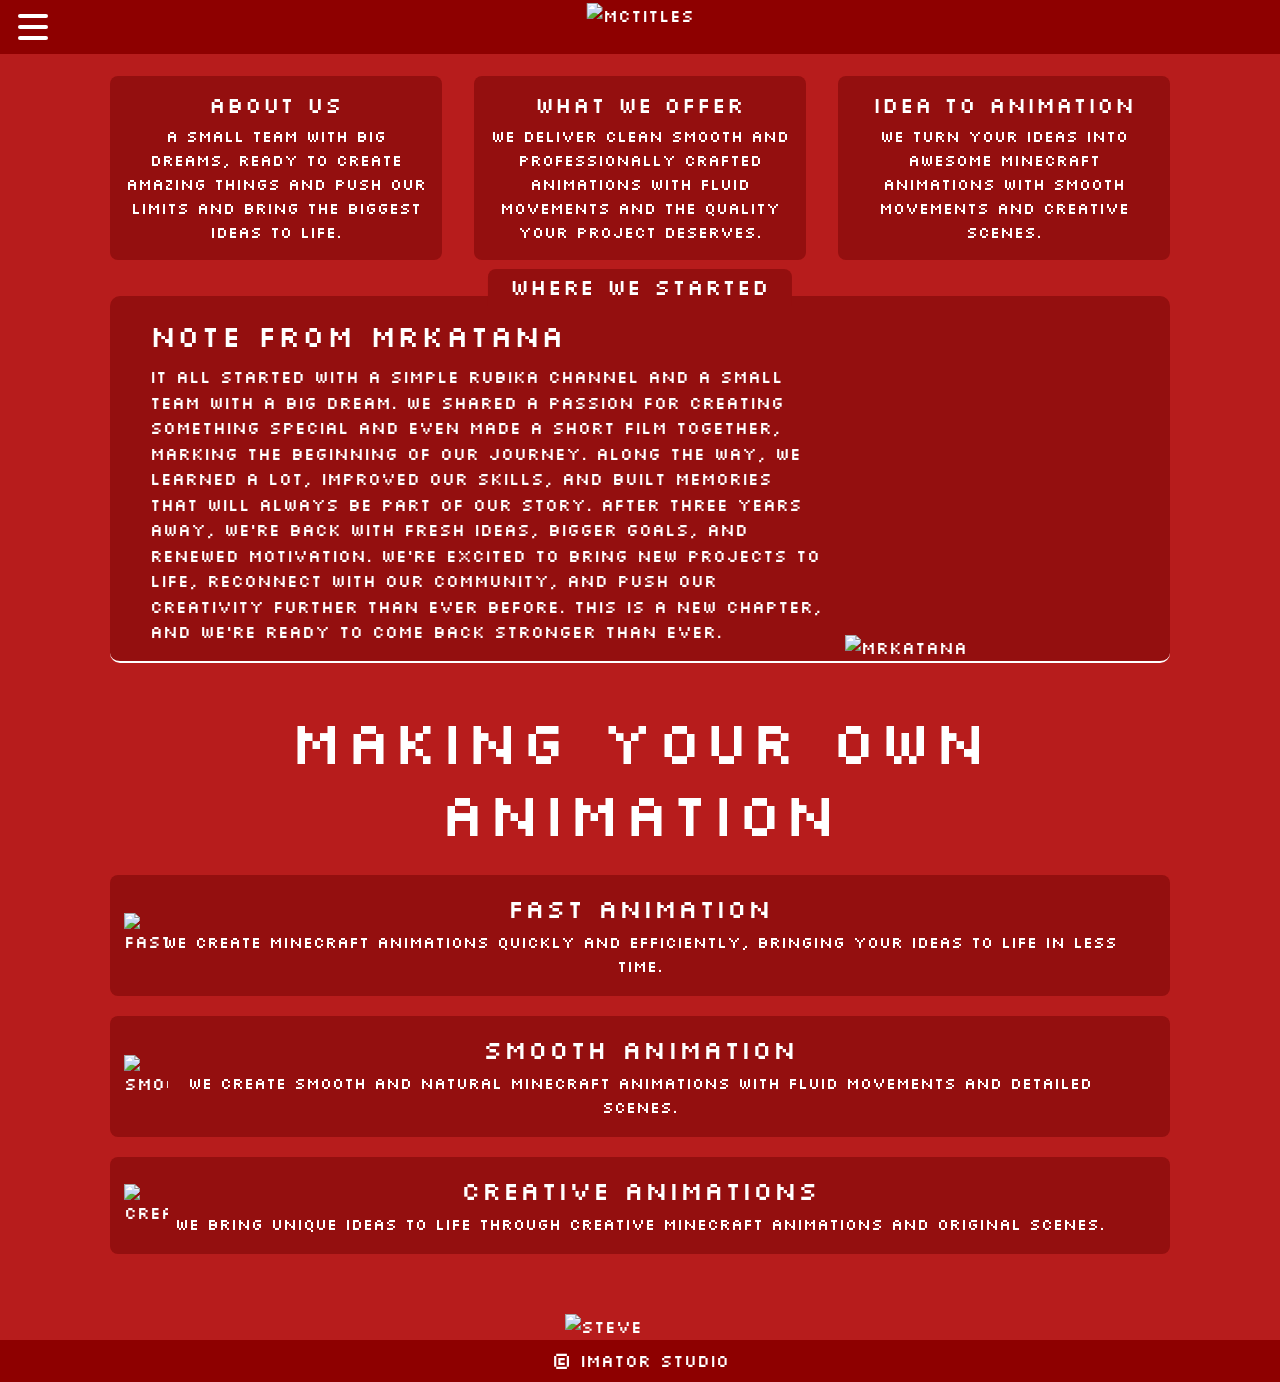
==== index.html @ 4126bdf0 "Add files via upload" ====
<!DOCTYPE html>
<html lang="en">
<head>
<meta charset="utf-8">
<meta name="viewport" content="width=device-width, initial-scale=1, viewport-fit=cover">
<title>ImatorStudio</title>

<link rel="preconnect" href="https://fonts.googleapis.com">
<link href="https://fonts.googleapis.com/css2?family=Poppins:ital,wght@0,400;0,500;1,400&family=Silkscreen:wght@400;700&display=swap" rel="stylesheet">

<style>
@font-face {
  font-family: 'Minecraft';
  src: url('fonts/Minecraft.woff2') format('woff2'),
       url('fonts/Minecraft.ttf') format('truetype'),
       url('fonts/Minecraft.otf') format('opentype');
  font-display: swap;
}

:root {
  --bar: #8e0000;
  --bg: #b71c1c;
  --card: #940f0f;
  --foot: #8e0000;
  --text: #ffffff;
  --head: #ffffff;
  --mute: #ffffff;
  --link: #ffffff;
}

* {
  box-sizing: border-box;
  margin: 0;
}

html {
  scroll-padding-top: env(safe-area-inset-top, 0px);
}

body {
  background: var(--bg);
  color: var(--text);
  font-family: 'Minecraft', 'Silkscreen', 'Courier New', monospace;
  font-size: 17px;
  line-height: 1.5;
  min-height: 100vh;
  min-height: 100dvh;
  display: flex;
  flex-direction: column;
  padding-top: env(safe-area-inset-top, 0px);
  padding-bottom: env(safe-area-inset-bottom, 0px);
}

img {
  max-width: 100%;
}

a {
  color: var(--link);
}

.px {
  font-family: 'Minecraft', 'Silkscreen', 'Courier New', monospace;
  font-weight: 400;
  color: var(--head);
  text-transform: uppercase;
  letter-spacing: .04em;
  line-height: 1.2;
}

/* HEADER */

header {
  background: var(--bar);
  height: 54px;
  flex-shrink: 0;
  display: flex;
  align-items: center;
  justify-content: space-between;
  padding: 0 18px;
  position: relative;
}

.cube {
  width: 46px;
  height: 46px;
  object-fit: contain;
}

.logo {
  position: absolute;
  left: 50%;
  top: 50%;
  transform: translate(-50%, -50%);
  height: 48px;
  width: auto;
  max-width: 55%;
  object-fit: contain;
}

.burger {
  width: 30px;
  height: 26px;
  display: flex;
  flex-direction: column;
  justify-content: space-between;
  cursor: pointer;
}

.burger i {
  display: block;
  height: 4px;
  width: 100%;
  background: #ffffff;
  border-radius: 2px;
}

/* MAIN */

main {
  flex: 1;
  width: 100%;
  max-width: 1100px;
  margin: 0 auto;
  padding: 22px 20px 0;
}

/* TOP CARDS */

.tools {
  display: grid;
  grid-template-columns: repeat(3, minmax(0, 1fr));
  gap: 32px;
  margin: 0 auto;
}

.card {
  background: var(--card);
  border-radius: 8px;
  padding: 16px 14px;
  text-align: center;
}

.card h2 {
  font-size: 22px;
  margin-bottom: 6px;
}

.card p {
  font-size: 16px;
}

.tools a.card {
  text-decoration: none;
  color: var(--text);
  display: block;
  transition: background .2s ease, transform .2s ease;
}

.tools a.card:hover {
  background: #a31616;
  transform: translateY(-2px);
}

/* COMMUNITY SECTION */

.community {
  position: relative;
  margin: 36px auto 0;
  max-width: 1080px;
}

.tab {
  position: absolute;
  top: -27px;
  left: 50%;
  transform: translateX(-50%);
  background: var(--card);
  padding: 5px 22px;
  border-radius: 8px 8px 0 0;
  font-size: 22px;
  white-space: nowrap;
  z-index: 1;
}

/* PROFILE BOX */

.profile {
  background: var(--card);
  border-radius: 10px;
  padding: 22px 40px 0;
  display: flex;
  align-items: stretch;
  gap: 20px;
  border-bottom: 2px solid #ffffff;
  overflow: hidden;
  min-height: 0;
}

.profile .txt {
  flex: 1;
  min-width: 0;
  align-self: flex-start;
  padding-top: 0;
  padding-bottom: 16px;
}

.profile h3 {
  font-size: 30px;
  margin-bottom: 10px;
  line-height: 1.2;
}

.profile p {
  overflow-wrap: break-word;
}

.char {
  width: 285px;
  height: auto;
  display: block;
  position: static;
  flex: 0 0 285px;
  object-fit: contain;
  object-position: bottom;
  align-self: flex-end;
}

/* MAIN TITLE */

h1.big {
  text-align: center;
  font-size: clamp(32px, 6.2vw, 60px);
  margin: 42px 0 26px;
  color: #ffffff;
}

/* LOGO METHODS */

.method {
  position: relative;
  margin-bottom: 20px;
  padding: 18px 40px;
  min-height: 0;
}

.method .ico {
  position: absolute;
  left: 14px;
  top: 50%;
  transform: translateY(-50%);
  width: 44px;
  height: 44px;
  object-fit: contain;
}

.method h2 {
  font-size: 26px;
  margin-bottom: 6px;
}

.method em {
  display: block;
  margin-top: 2px;
}

/* SUPPORT */

.support {
  text-align: center;
  color: var(--mute);
  font-size: 15px;
  margin-top: 30px;
}

.support a {
  color: #ffffff;
}

/* STEVE */

.steve {
  display: flex;
  justify-content: center;
  align-items: flex-end;
  margin-top: 60px;
  height: auto;
  position: relative;
}

.steve img {
  display: block;
  width: 150px;
  height: auto;
  object-fit: contain;
}

/* FOOTER */

footer {
  background: var(--foot);
  min-height: 42px;
  display: flex;
  justify-content: center;
  align-items: center;
  gap: 26px;
  padding: 5px 12px;
  flex-shrink: 0;
}

footer img {
  display: block;
  width: auto;
  max-width: 90%;
  height: 25px;
  object-fit: contain;
}

/* TABLET AND MOBILE */

@media (max-width: 820px) {
  header {
    height: 50px;
    padding: 0 14px;
  }

  .cube {
    width: 38px;
    height: 38px;
  }

  .logo {
    height: 36px;
    max-width: 55%;
  }

  main {
    padding: 18px 14px 0;
  }

  .tools {
    grid-template-columns: 1fr;
    gap: 14px;
  }

  .card {
    padding: 14px 12px;
  }

  .card h2 {
    font-size: 20px;
  }

  .card p {
    font-size: 15px;
  }

  .community {
    margin-top: 38px;
  }

  .tab {
    top: -25px;
    font-size: 18px;
    padding: 5px 14px;
  }

  .profile {
    flex-direction: column;
    align-items: stretch;
    padding: 20px 18px 0;
    gap: 10px;
  }

  .profile .txt {
    align-self: stretch;
    padding-top: 0;
    padding-bottom: 8px;
  }

  .profile h3 {
    font-size: 25px;
  }

  .profile p {
    font-size: 15px;
  }

  .char {
    align-self: center;
    width: 220px;
    max-width: 100%;
    flex: 0 1 auto;
  }

  h1.big {
    font-size: clamp(28px, 7vw, 44px);
    margin: 34px 0 22px;
  }

  .method {
    padding: 18px 12px 18px 60px;
    margin-bottom: 16px;
  }

  .method .ico {
    left: 10px;
    width: 38px;
    height: 38px;
  }

  .method h2 {
    font-size: 21px;
  }

  .method p,
  .method em {
    font-size: 14px;
  }

  .support {
    margin-top: 26px;
    font-size: 13px;
  }

  .steve {
    margin-top: 40px;
  }

  .steve img {
    width: 135px;
  }

  footer {
    gap: 18px;
  }
}

/* SMALL PHONES */

@media (max-width: 380px) {
  main {
    padding-left: 10px;
    padding-right: 10px;
  }

  .profile {
    padding-left: 14px;
    padding-right: 14px;
  }

  .profile h3 {
    font-size: 21px;
  }

  .tab {
    font-size: 15px;
  }

  h1.big {
    font-size: 27px;
  }

  .method {
    padding-left: 52px;
  }

  .method .ico {
    width: 32px;
    height: 32px;
  }
}

/* WORKING NAVIGATION MENU */
.burger {
  border: 0;
  padding: 0;
  background: transparent;
  color: inherit;
  position: relative;
  z-index: 1002;
}
.site-menu {
  position: absolute;
  top: 54px;
  left: 18px;
  z-index: 1001;
  min-width: 190px;
  padding: 8px;
  background: var(--bar);
  border: 1px solid rgba(255,255,255,.28);
  border-radius: 8px;
  box-shadow: 0 8px 22px rgba(0,0,0,.25);
}
.site-menu[hidden] {
  display: none;
}
.site-menu a {
  display: block;
  padding: 11px 13px;
  color: #fff;
  text-decoration: none;
  border-radius: 5px;
  font-size: 13px;
}
.site-menu a:hover,
.site-menu a:focus {
  background: rgba(255,255,255,.16);
  outline: none;
}
@media (max-width: 820px) {
  .site-menu {
    top: 50px;
    left: 14px;
  }
}

</style>
</head>

<body>

<header>

  <img class="logo" src="images/logo.png" alt="MCTitles">

  <button class="burger" type="button" aria-label="Open menu" aria-expanded="false" aria-controls="site-menu">
    <i></i>
    <i></i>
    <i></i>
  </button>
  <nav class="site-menu" id="site-menu" aria-label="Main navigation" hidden>
    <a href="index.html">Home</a>
    <a href="team.html">Our Team</a>
    <a href="order.html">Order</a>
  </nav>
</header>

<main>

  <section class="tools">

    <a class="card" href="#">
      <h2 class="px">About Us</h2>
      <p>A small team with big dreams, ready to create amazing things and push our limits and bring the biggest ideas to life.</p>
    </a>

    <a class="card" href="#">
      <h2 class="px">What We Offer</h2>
      <p>We deliver clean smooth and professionally crafted animations with fluid movements and the quality your project deserves.</p>
    </a>

    <a class="card" href="#">
      <h2 class="px">Idea to Animation</h2>
      <p>We turn your ideas into awesome Minecraft animations with smooth movements and creative scenes.</p>
    </a>

  </section>

  <section class="community">

    <div class="tab px">Where We Started</div>

    <div class="profile">

      <div class="txt">

        <h3 class="px">Note From MrKatana</h3>

        <p>
          It all started with a simple Rubika channel and a small team with a big dream. We shared a passion for creating something special and even made a short film together, marking the beginning of our journey. Along the way, we learned a lot, improved our skills, and built memories that will always be part of our story. After three years away, we're back with fresh ideas, bigger goals, and renewed motivation. We're excited to bring new projects to life, reconnect with our community, and push our creativity further than ever before. This is a new chapter, and we're ready to come back stronger than ever.
        </p>

      </div>

      <img class="char" src="images/character.png" alt="MrKatana">

    </div>

  </section>

  <h1 class="big px">Making Your Own Animation</h1>

  <section class="card method">

    <img class="ico" src="https://img.icons8.com/?size=100&id=Pt0PKL8s53wY&format=png&color=000000" alt="Fast">

    <h2 class="px">Fast Animation</h2>

    <p>
      We create Minecraft animations quickly and efficiently, bringing your ideas to life in less time.
    </p>

  </section>

  <section class="card method">

    <img class="ico" src="https://img.icons8.com/?size=100&id=87474&format=png&color=000000" alt="Smooth">

    <h2 class="px">Smooth Animation</h2>

    <p>
      We create smooth and natural Minecraft animations with fluid movements and detailed scenes.
    </p>

  </section>

  <section class="card method">

    <img class="ico" src="https://img.icons8.com/?size=100&id=2979&format=png&color=000000" alt="creative">

    <h2 class="px">Creative Animations</h2>

    <p>
      We bring unique ideas to life through creative Minecraft animations and original scenes.
    </p>

  </section>

  <div class="steve">
    <img src="images/steve.png" alt="Steve">
  </div>

</main>

<footer>© Imator Studio</footer>

<script>
(() => {
  const button = document.querySelector('.burger');
  const menu = document.querySelector('.site-menu');
  if (!button || !menu) return;

  const closeMenu = () => {
    menu.hidden = true;
    button.setAttribute('aria-expanded', 'false');
  };

  button.addEventListener('click', () => {
    const willOpen = menu.hidden;
    menu.hidden = !willOpen;
    button.setAttribute('aria-expanded', String(willOpen));
  });

  document.addEventListener('click', (event) => {
    if (!button.contains(event.target) && !menu.contains(event.target)) {
      closeMenu();
    }
  });

  document.addEventListener('keydown', (event) => {
    if (event.key === 'Escape') closeMenu();
  });
})();
</script>

</body>
</html>
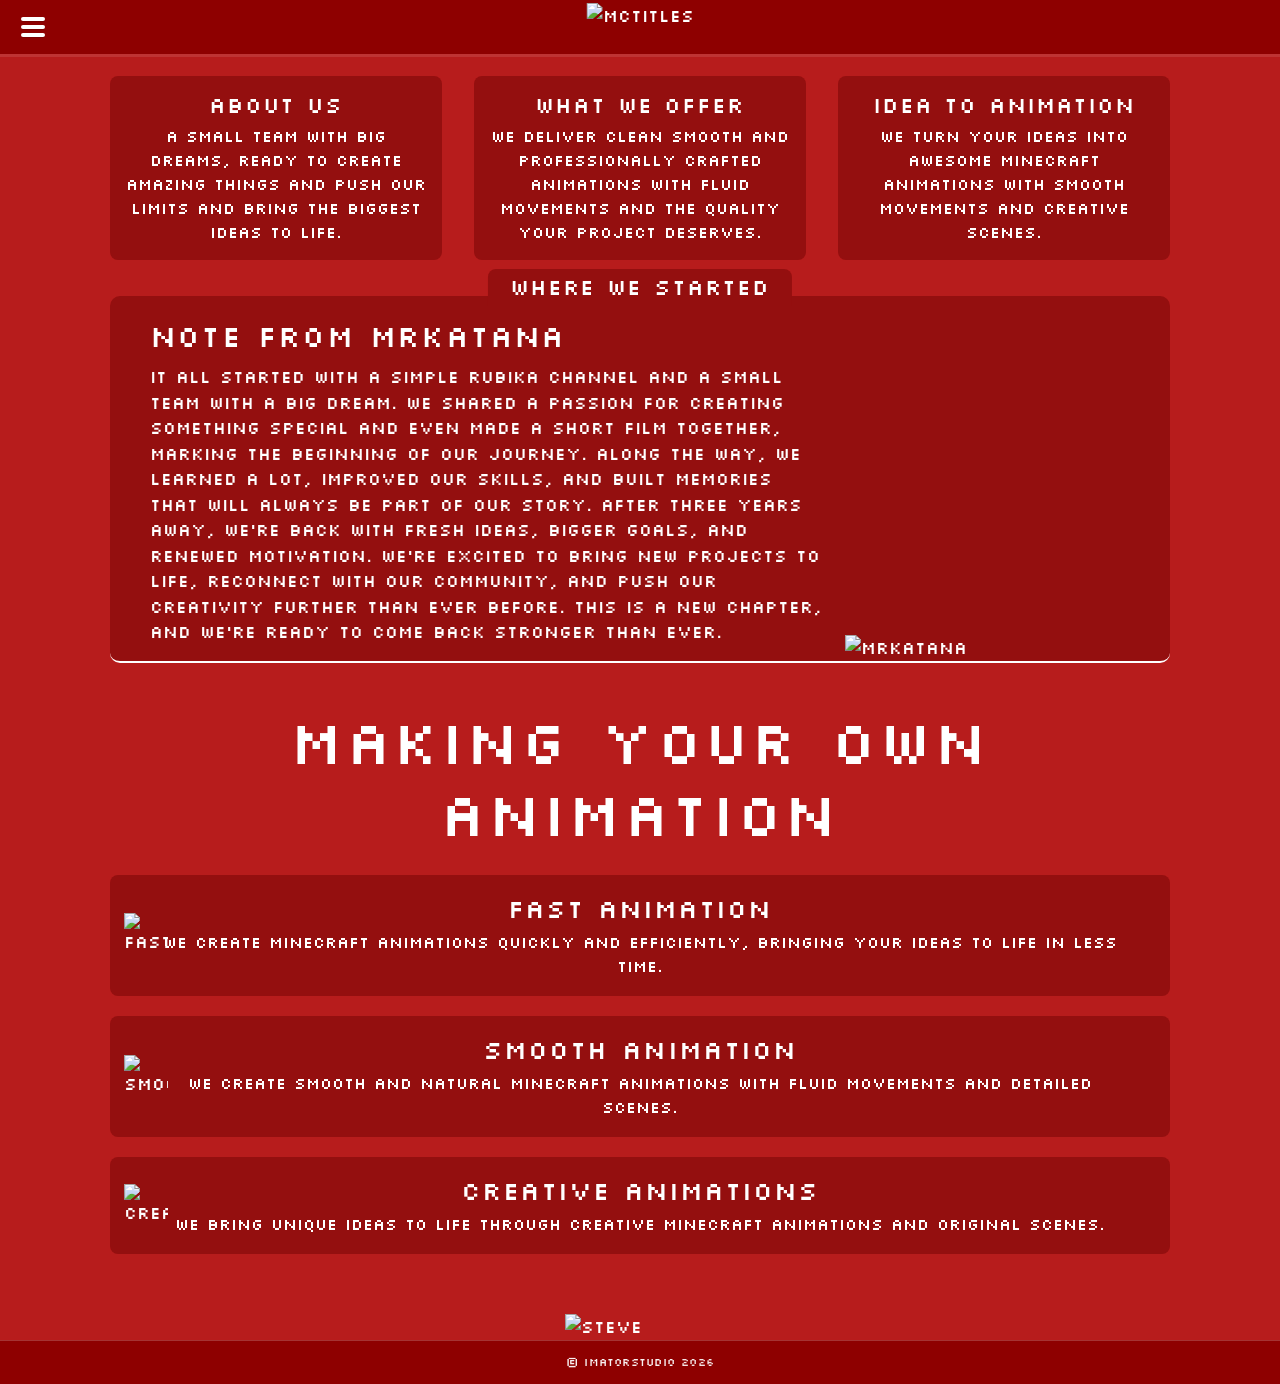
==== commit b8cab656: "Add files via upload" ====
--- a/index.html
+++ b/index.html
@@ -1,9 +1,11 @@
 <!DOCTYPE html>
-<html lang="en">
+
 <head>
 <meta charset="utf-8">
 <meta name="viewport" content="width=device-width, initial-scale=1, viewport-fit=cover">
 <title>ImatorStudio</title>
+<link rel="icon" type="image/png" href="images/favicon.png">
+<link rel="apple-touch-icon" href="images/favicon.png">
 
 <link rel="preconnect" href="https://fonts.googleapis.com">
 <link href="https://fonts.googleapis.com/css2?family=Poppins:ital,wght@0,400;0,500;1,400&family=Silkscreen:wght@400;700&display=swap" rel="stylesheet">
@@ -515,10 +517,67 @@
   }
 }
 
+
+
+
+/* IMATOR STUDIO POLISH */
+:root { --bar:#8e0000; --footer-bg:var(--bar); --ease:cubic-bezier(.2,.75,.25,1); }
+html { scroll-behavior:smooth; }
+header, .site-header { box-shadow:0 3px 0 rgba(255,255,255,.10); }
+.header-tools { margin-left:auto; display:flex; align-items:center; gap:8px; position:relative; z-index:1003; }
+.site-footer { min-height:44px; background:var(--bar); color:#fff; display:flex; justify-content:center; align-items:center; padding:10px 14px; text-align:center; font-size:11px; letter-spacing:.02em; border-top:1px solid rgba(255,255,255,.2); }
+.site-footer span { opacity:.95; }
+.card, .member-card, .order-panel, .gallery-item, .method, .profile { transition:transform .35s var(--ease), box-shadow .35s ease, background .3s ease; }
+.card:hover, .member-card:hover, .gallery-item:hover, .method:hover { box-shadow:0 12px 28px rgba(65,0,0,.24); }
+.burger i { transition:transform .25s ease, opacity .2s ease; }
+.burger[aria-expanded="true"] i:first-child { transform:translateY(11px) rotate(45deg); }
+.burger[aria-expanded="true"] i:nth-child(2) { opacity:0; }
+.burger[aria-expanded="true"] i:last-child { transform:translateY(-11px) rotate(-45deg); }
+.site-menu { animation:menuPop .2s var(--ease); transform-origin:top left; }
+@keyframes menuPop { from {opacity:0; transform:translateY(-7px) scale(.98)} to {opacity:1; transform:none} }
+body.motion-ready main > *, body.motion-ready main section, body.motion-ready .member-card, body.motion-ready .gallery-item { animation:softEnter .65s var(--ease) both; }
+body.motion-ready main > *:nth-child(2), body.motion-ready main section:nth-child(2) { animation-delay:.07s; }
+body.motion-ready main > *:nth-child(3), body.motion-ready main section:nth-child(3) { animation-delay:.13s; }
+@keyframes softEnter { from {opacity:0; transform:translateY(14px)} to {opacity:1; transform:translateY(0)} }
+.avatar { transition:transform .3s var(--ease), box-shadow .3s ease; }
+.member-card:hover .avatar { transform:translateY(-3px) scale(1.04); box-shadow:0 0 0 4px rgba(255,255,255,.18); }
+.header-tools { gap:5px; }
+.site-logo, .logo { max-width:43%; }
+@media (prefers-reduced-motion:reduce) { *,*::before,*::after {scroll-behavior:auto!important; animation-duration:.01ms!important; transition-duration:.01ms!important;} }
+
+
+/* Refined pixel menu + navigation */
+.site-menu{
+  min-width:224px;padding:10px;background:linear-gradient(145deg,#a91515 0%,#790000 100%);
+  border:2px solid rgba(255,255,255,.55);border-top:3px solid #fff;border-radius:0 0 10px 10px;
+  box-shadow:0 12px 28px rgba(35,0,0,.42),inset 0 0 0 1px rgba(255,255,255,.08);
+}
+.site-menu::before{
+  content:'NAVIGATION';display:block;padding:5px 10px 9px;color:rgba(255,255,255,.72);
+  font:10px 'Minecraft','Courier New',monospace;letter-spacing:.16em;border-bottom:1px solid rgba(255,255,255,.2);margin-bottom:6px;
+}
+.site-menu a{
+  position:relative;display:flex;align-items:center;gap:12px;margin:3px 0;padding:11px 12px;
+  border:1px solid transparent;border-radius:6px;font:12px 'Minecraft','Courier New',monospace;
+  letter-spacing:.025em;transition:background .18s ease,transform .18s ease,border-color .18s ease;
+}
+.site-menu a::before{
+  content:'>';display:grid;place-items:center;width:23px;height:23px;flex:0 0 23px;
+  background:rgba(255,255,255,.13);border:1px solid rgba(255,255,255,.35);border-radius:4px;
+  font: bold 15px Arial,sans-serif;
+}
+.site-menu a:hover,.site-menu a:focus-visible{
+  background:rgba(255,255,255,.16);border-color:rgba(255,255,255,.38);transform:translateX(3px);outline:none;
+}
+.burger{padding:3px;border-radius:5px;transition:background .2s ease,box-shadow .2s ease}
+.burger:hover,.burger:focus-visible{background:rgba(255,255,255,.13);box-shadow:0 0 0 1px rgba(255,255,255,.35);outline:none}
+.burger i{box-shadow:0 1px 0 rgba(0,0,0,.12)}
+@media(max-width:440px){.site-menu{left:10px;min-width:210px}}
+
 </style>
 </head>
 
-<body>
+<body id="top">
 
 <header>
 
@@ -623,8 +682,6 @@
 
 </main>
 
-<footer>© Imator Studio</footer>
-
 <script>
 (() => {
   const button = document.querySelector('.burger');
@@ -654,5 +711,29 @@
 })();
 </script>
 
+
+<footer class="site-footer"><span>© ImatorStudio <span id="footer-year"></span></span></footer>
+<script>document.getElementById("footer-year").textContent = new Date().getFullYear();</script>
+<script>
+(() => {
+  const html=document.documentElement;
+  html.lang='en';
+  html.dir='ltr';
+  const menu=document.querySelector('.site-menu');
+
+  let soundOn=true,ctx=null,lastHover=0;
+  function tone(freq=520,duration=.045,type='sine',volume=.025){
+    if(!soundOn)return;
+    try{ctx=ctx||new (window.AudioContext||window.webkitAudioContext)(); if(ctx.state==='suspended')ctx.resume();
+      const o=ctx.createOscillator(),g=ctx.createGain();o.type=type;o.frequency.setValueAtTime(freq,ctx.currentTime);g.gain.setValueAtTime(volume,ctx.currentTime);g.gain.exponentialRampToValueAtTime(.0001,ctx.currentTime+duration);o.connect(g);g.connect(ctx.destination);o.start();o.stop(ctx.currentTime+duration);
+    }catch(e){}
+  }
+  document.addEventListener('click',e=>{if(e.target.closest('a,button'))tone(440,.05,'square',.018)});
+  document.addEventListener('pointerover',e=>{if(e.target.closest('a,button')){const now=Date.now();if(now-lastHover>160){tone(740,.025,'sine',.009);lastHover=now}}});
+  if(menu){const burger=document.querySelector('.burger');burger?.addEventListener('click',()=>tone(menu.hidden?330:260,.06,'triangle',.02));}
+
+  document.body.classList.add('motion-ready');
+})();
+</script>
 </body>
 </html>
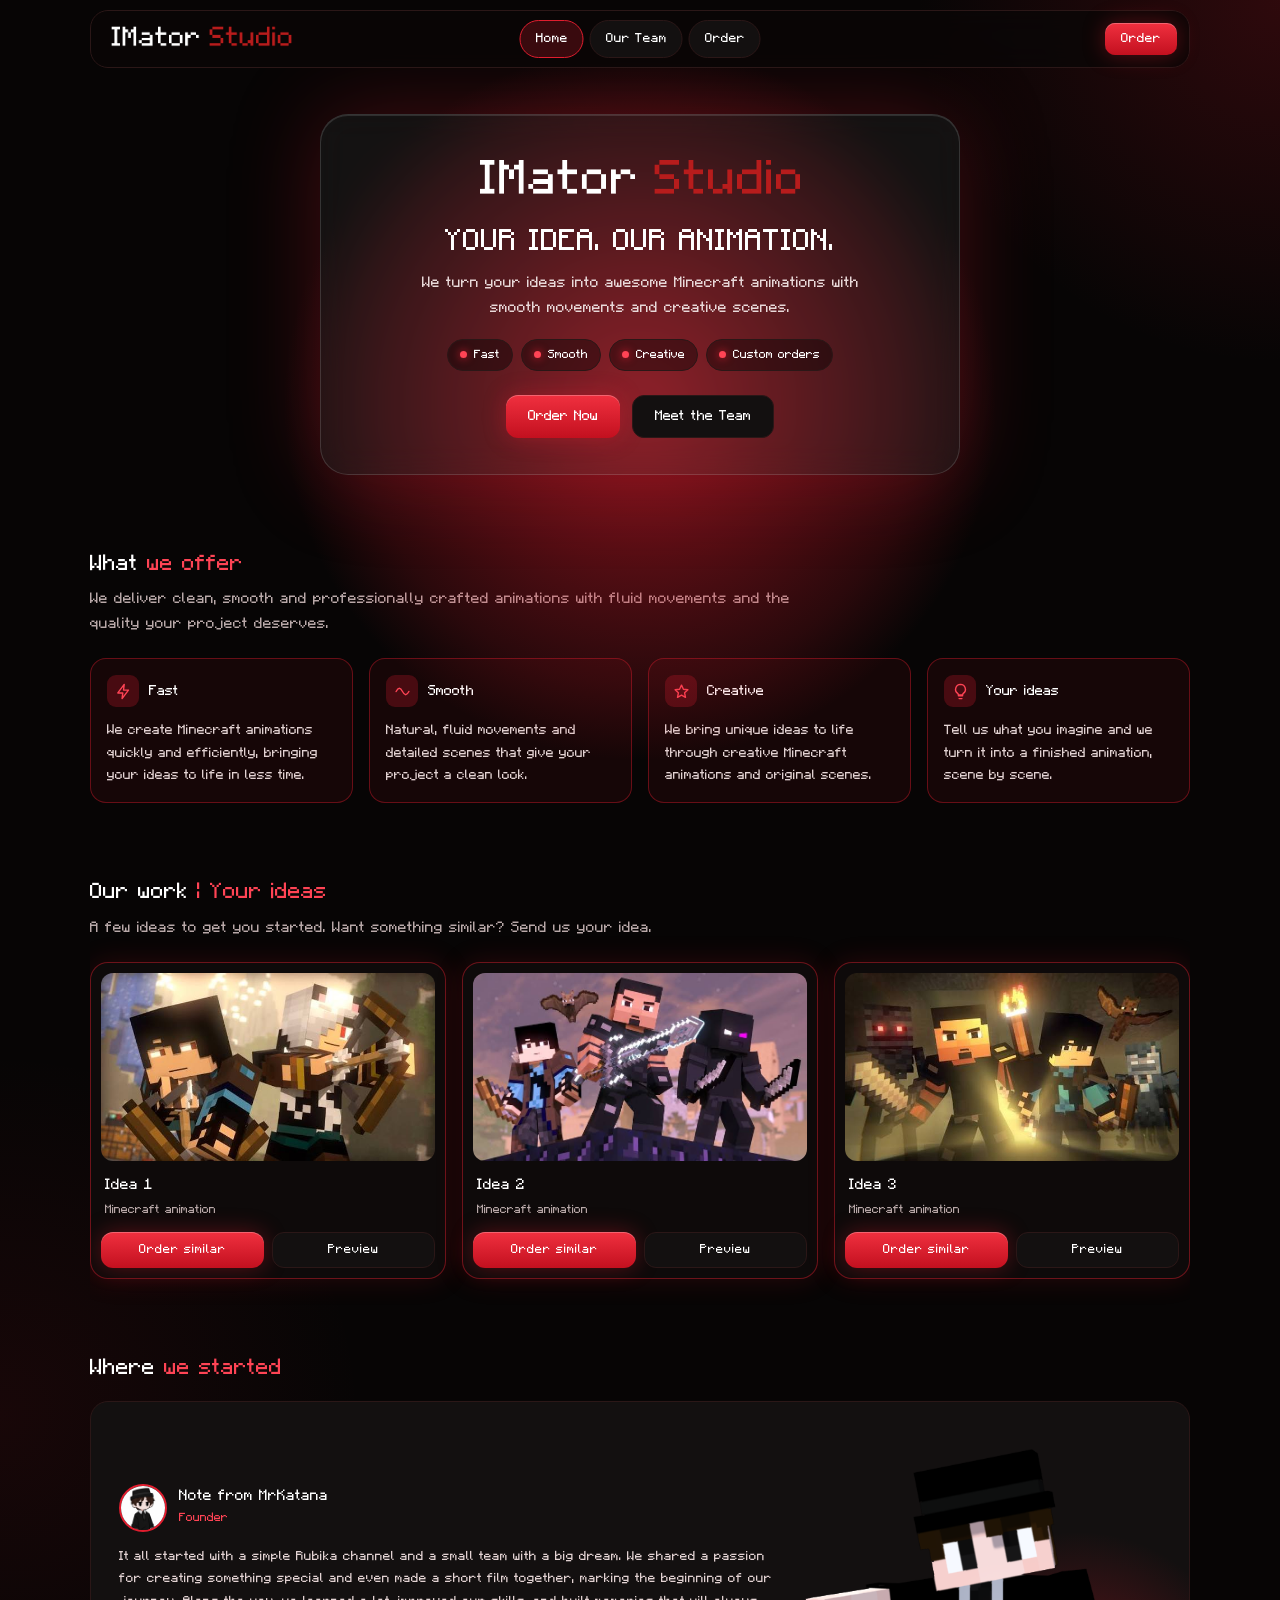
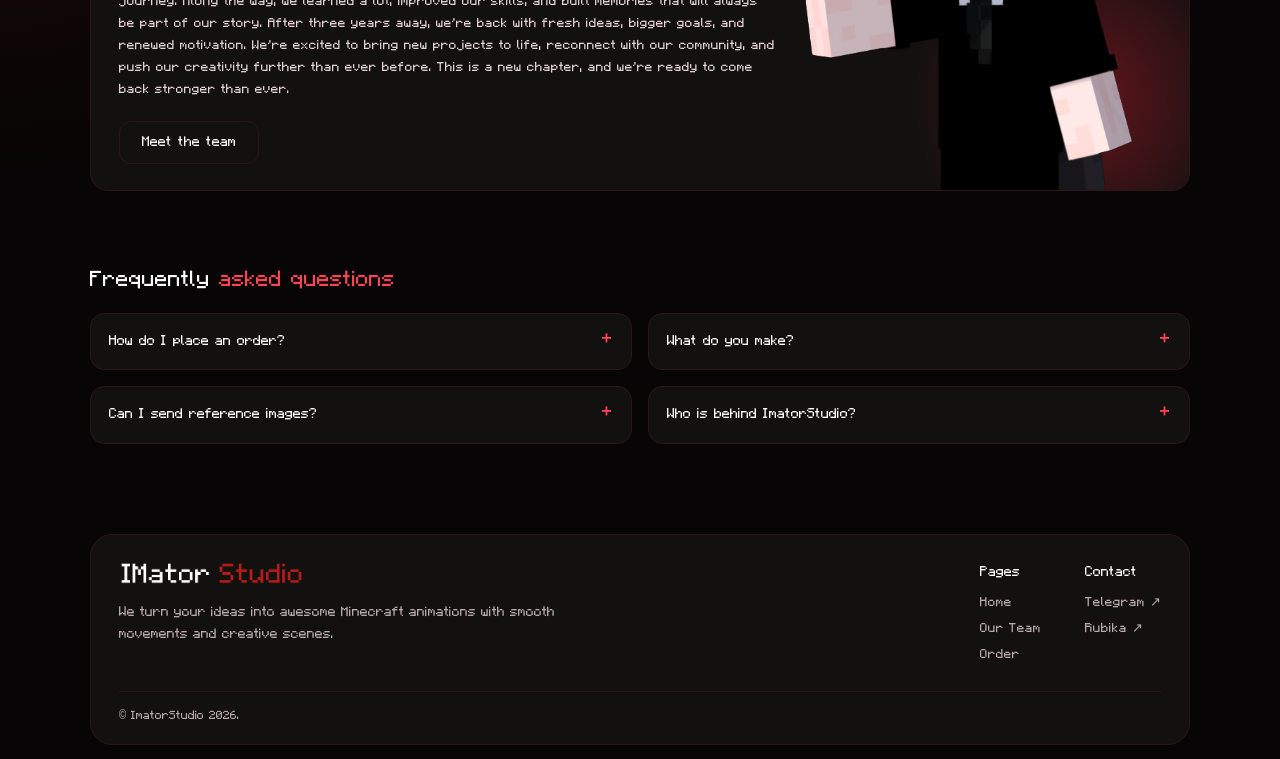
==== commit 4675bd7d: "Add files via upload" ====
--- a/index.html
+++ b/index.html
@@ -1,739 +1,57 @@
 <!DOCTYPE html>
+<html lang="en"><head>
+<meta charset="utf-8"><meta name="viewport" content="width=device-width, initial-scale=1, viewport-fit=cover">
+<title>ImatorStudio | Minecraft Animation</title><meta name="description" content="Smooth, creative Minecraft animations made from your ideas.">
+<link rel="icon" type="image/png" href="images/favicon.png"><link rel="apple-touch-icon" href="images/favicon.png">
+<link rel="stylesheet" href="css/style.css">
+</head><body>
+<header><div class="bar">
+<a class="brand" href="index.html"><img src="images/logo.png" alt="ImatorStudio"></a>
+<nav class="main" id="menu" aria-label="Main navigation"><a href="index.html">Home</a><a href="team.html">Our Team</a><a href="order.html">Order</a></nav>
+<div class="right"><a class="btn sm" href="order.html">Order</a>
+<button class="burger" type="button" aria-label="Menu" aria-expanded="false" aria-controls="menu"><i></i><i></i><i></i></button></div>
+</div></header>
+<main>
+<section class="hero" style="margin-top:46px">
+<div class="hero-card">
+<img class="logo" src="images/logo.png" alt="ImatorStudio">
+<h1 class="px">Your idea. Our animation.</h1>
+<p class="lead">We turn your ideas into awesome Minecraft animations with smooth movements and creative scenes.</p>
+<div class="chips"><span class="chip">Fast</span><span class="chip">Smooth</span><span class="chip">Creative</span><span class="chip">Custom orders</span></div>
+<div class="cta"><a class="btn" href="order.html">Order Now</a><a class="btn ghost" href="team.html">Meet the Team</a></div>
+</div></section>
 
-<head>
-<meta charset="utf-8">
-<meta name="viewport" content="width=device-width, initial-scale=1, viewport-fit=cover">
-<title>ImatorStudio</title>
-<link rel="icon" type="image/png" href="images/favicon.png">
-<link rel="apple-touch-icon" href="images/favicon.png">
+<section class="reveal"><h2 class="t">What <b>we offer</b></h2>
+<p class="sub">We deliver clean, smooth and professionally crafted animations with fluid movements and the quality your project deserves.</p>
+<div class="grid g4">
+<article class="feat"><h3><span class="ic"><svg viewBox="0 0 24 24"><path d="M13 2 4 14h7l-1 8 9-12h-7z"/></svg></span>Fast</h3><p>We create Minecraft animations quickly and efficiently, bringing your ideas to life in less time.</p></article>
+<article class="feat"><h3><span class="ic"><svg viewBox="0 0 24 24"><path d="M3 12c3-6 6-6 9 0s6 6 9 0"/></svg></span>Smooth</h3><p>Natural, fluid movements and detailed scenes that give your project a clean look.</p></article>
+<article class="feat"><h3><span class="ic"><svg viewBox="0 0 24 24"><path d="m12 3 2.7 5.800 6.300.800-4.600 4.300 1.200 6.300L12 17.200 6.400 20.200l1.200-6.300L3 9.600l6.300-.800z"/></svg></span>Creative</h3><p>We bring unique ideas to life through creative Minecraft animations and original scenes.</p></article>
+<article class="feat"><h3><span class="ic"><svg viewBox="0 0 24 24"><path d="M9 18h6M10 22h4M12 2a7 7 0 0 0-4 12.700c.6.500 1 1.200 1 2V17h6v-.300c0-.800.400-1.500 1-2A7 7 0 0 0 12 2z"/></svg></span>Your ideas</h3><p>Tell us what you imagine and we turn it into a finished animation, scene by scene.</p></article>
+</div></section>
 
-<link rel="preconnect" href="https://fonts.googleapis.com">
-<link href="https://fonts.googleapis.com/css2?family=Poppins:ital,wght@0,400;0,500;1,400&family=Silkscreen:wght@400;700&display=swap" rel="stylesheet">
+<section class="reveal"><h2 class="t">Our work <b>| Your ideas</b></h2>
+<p class="sub">A few ideas to get you started. Want something similar? Send us your idea.</p>
+<div class="grid g3 reveal"><article class="work"><div class="th"><img src="images/order-example-1.jpg" alt="Idea 1" loading="lazy"></div><h3>Idea 1</h3><small>Minecraft animation</small><div class="btns"><a class="btn" href="order.html">Order similar</a><a class="btn ghost" href="images/order-example-1.jpg" target="_blank" rel="noopener">Preview</a></div></article><article class="work"><div class="th"><img src="images/order-example-2.jpg" alt="Idea 2" loading="lazy"></div><h3>Idea 2</h3><small>Minecraft animation</small><div class="btns"><a class="btn" href="order.html">Order similar</a><a class="btn ghost" href="images/order-example-2.jpg" target="_blank" rel="noopener">Preview</a></div></article><article class="work"><div class="th"><img src="images/order-example-3.jpg" alt="Idea 3" loading="lazy"></div><h3>Idea 3</h3><small>Minecraft animation</small><div class="btns"><a class="btn" href="order.html">Order similar</a><a class="btn ghost" href="images/order-example-3.jpg" target="_blank" rel="noopener">Preview</a></div></article></div></section>
 
-<style>
-@font-face {
-  font-family: 'Minecraft';
-  src: url('fonts/Minecraft.woff2') format('woff2'),
-       url('fonts/Minecraft.ttf') format('truetype'),
-       url('fonts/Minecraft.otf') format('opentype');
-  font-display: swap;
-}
+<section class="reveal"><h2 class="t">Where <b>we started</b></h2>
+<div class="glass story" style="margin-top:16px"><div style="position:relative">
+<div class="who"><img src="images/team/member-1.jpg" alt="MrKatana"><div><b>Note from MrKatana</b><span>Founder</span></div></div>
+<p>It all started with a simple Rubika channel and a small team with a big dream. We shared a passion for creating something special and even made a short film together, marking the beginning of our journey. Along the way, we learned a lot, improved our skills, and built memories that will always be part of our story. After three years away, we're back with fresh ideas, bigger goals, and renewed motivation. We're excited to bring new projects to life, reconnect with our community, and push our creativity further than ever before. This is a new chapter, and we're ready to come back stronger than ever.</p>
+<a class="btn ghost" href="team.html">Meet the team</a></div>
+<img src="images/character.png" alt="MrKatana"></div></section>
 
-:root {
-  --bar: #8e0000;
-  --bg: #b71c1c;
-  --card: #940f0f;
-  --foot: #8e0000;
-  --text: #ffffff;
-  --head: #ffffff;
-  --mute: #ffffff;
-  --link: #ffffff;
-}
-
-* {
-  box-sizing: border-box;
-  margin: 0;
-}
-
-html {
-  scroll-padding-top: env(safe-area-inset-top, 0px);
-}
-
-body {
-  background: var(--bg);
-  color: var(--text);
-  font-family: 'Minecraft', 'Silkscreen', 'Courier New', monospace;
-  font-size: 17px;
-  line-height: 1.5;
-  min-height: 100vh;
-  min-height: 100dvh;
-  display: flex;
-  flex-direction: column;
-  padding-top: env(safe-area-inset-top, 0px);
-  padding-bottom: env(safe-area-inset-bottom, 0px);
-}
-
-img {
-  max-width: 100%;
-}
-
-a {
-  color: var(--link);
-}
-
-.px {
-  font-family: 'Minecraft', 'Silkscreen', 'Courier New', monospace;
-  font-weight: 400;
-  color: var(--head);
-  text-transform: uppercase;
-  letter-spacing: .04em;
-  line-height: 1.2;
-}
-
-/* HEADER */
-
-header {
-  background: var(--bar);
-  height: 54px;
-  flex-shrink: 0;
-  display: flex;
-  align-items: center;
-  justify-content: space-between;
-  padding: 0 18px;
-  position: relative;
-}
-
-.cube {
-  width: 46px;
-  height: 46px;
-  object-fit: contain;
-}
-
-.logo {
-  position: absolute;
-  left: 50%;
-  top: 50%;
-  transform: translate(-50%, -50%);
-  height: 48px;
-  width: auto;
-  max-width: 55%;
-  object-fit: contain;
-}
-
-.burger {
-  width: 30px;
-  height: 26px;
-  display: flex;
-  flex-direction: column;
-  justify-content: space-between;
-  cursor: pointer;
-}
-
-.burger i {
-  display: block;
-  height: 4px;
-  width: 100%;
-  background: #ffffff;
-  border-radius: 2px;
-}
-
-/* MAIN */
-
-main {
-  flex: 1;
-  width: 100%;
-  max-width: 1100px;
-  margin: 0 auto;
-  padding: 22px 20px 0;
-}
-
-/* TOP CARDS */
-
-.tools {
-  display: grid;
-  grid-template-columns: repeat(3, minmax(0, 1fr));
-  gap: 32px;
-  margin: 0 auto;
-}
-
-.card {
-  background: var(--card);
-  border-radius: 8px;
-  padding: 16px 14px;
-  text-align: center;
-}
-
-.card h2 {
-  font-size: 22px;
-  margin-bottom: 6px;
-}
-
-.card p {
-  font-size: 16px;
-}
-
-.tools a.card {
-  text-decoration: none;
-  color: var(--text);
-  display: block;
-  transition: background .2s ease, transform .2s ease;
-}
-
-.tools a.card:hover {
-  background: #a31616;
-  transform: translateY(-2px);
-}
-
-/* COMMUNITY SECTION */
-
-.community {
-  position: relative;
-  margin: 36px auto 0;
-  max-width: 1080px;
-}
-
-.tab {
-  position: absolute;
-  top: -27px;
-  left: 50%;
-  transform: translateX(-50%);
-  background: var(--card);
-  padding: 5px 22px;
-  border-radius: 8px 8px 0 0;
-  font-size: 22px;
-  white-space: nowrap;
-  z-index: 1;
-}
-
-/* PROFILE BOX */
-
-.profile {
-  background: var(--card);
-  border-radius: 10px;
-  padding: 22px 40px 0;
-  display: flex;
-  align-items: stretch;
-  gap: 20px;
-  border-bottom: 2px solid #ffffff;
-  overflow: hidden;
-  min-height: 0;
-}
-
-.profile .txt {
-  flex: 1;
-  min-width: 0;
-  align-self: flex-start;
-  padding-top: 0;
-  padding-bottom: 16px;
-}
-
-.profile h3 {
-  font-size: 30px;
-  margin-bottom: 10px;
-  line-height: 1.2;
-}
-
-.profile p {
-  overflow-wrap: break-word;
-}
-
-.char {
-  width: 285px;
-  height: auto;
-  display: block;
-  position: static;
-  flex: 0 0 285px;
-  object-fit: contain;
-  object-position: bottom;
-  align-self: flex-end;
-}
-
-/* MAIN TITLE */
-
-h1.big {
-  text-align: center;
-  font-size: clamp(32px, 6.2vw, 60px);
-  margin: 42px 0 26px;
-  color: #ffffff;
-}
-
-/* LOGO METHODS */
-
-.method {
-  position: relative;
-  margin-bottom: 20px;
-  padding: 18px 40px;
-  min-height: 0;
-}
-
-.method .ico {
-  position: absolute;
-  left: 14px;
-  top: 50%;
-  transform: translateY(-50%);
-  width: 44px;
-  height: 44px;
-  object-fit: contain;
-}
-
-.method h2 {
-  font-size: 26px;
-  margin-bottom: 6px;
-}
-
-.method em {
-  display: block;
-  margin-top: 2px;
-}
-
-/* SUPPORT */
-
-.support {
-  text-align: center;
-  color: var(--mute);
-  font-size: 15px;
-  margin-top: 30px;
-}
-
-.support a {
-  color: #ffffff;
-}
-
-/* STEVE */
-
-.steve {
-  display: flex;
-  justify-content: center;
-  align-items: flex-end;
-  margin-top: 60px;
-  height: auto;
-  position: relative;
-}
-
-.steve img {
-  display: block;
-  width: 150px;
-  height: auto;
-  object-fit: contain;
-}
-
-/* FOOTER */
-
-footer {
-  background: var(--foot);
-  min-height: 42px;
-  display: flex;
-  justify-content: center;
-  align-items: center;
-  gap: 26px;
-  padding: 5px 12px;
-  flex-shrink: 0;
-}
-
-footer img {
-  display: block;
-  width: auto;
-  max-width: 90%;
-  height: 25px;
-  object-fit: contain;
-}
-
-/* TABLET AND MOBILE */
-
-@media (max-width: 820px) {
-  header {
-    height: 50px;
-    padding: 0 14px;
-  }
-
-  .cube {
-    width: 38px;
-    height: 38px;
-  }
-
-  .logo {
-    height: 36px;
-    max-width: 55%;
-  }
-
-  main {
-    padding: 18px 14px 0;
-  }
-
-  .tools {
-    grid-template-columns: 1fr;
-    gap: 14px;
-  }
-
-  .card {
-    padding: 14px 12px;
-  }
-
-  .card h2 {
-    font-size: 20px;
-  }
-
-  .card p {
-    font-size: 15px;
-  }
-
-  .community {
-    margin-top: 38px;
-  }
-
-  .tab {
-    top: -25px;
-    font-size: 18px;
-    padding: 5px 14px;
-  }
-
-  .profile {
-    flex-direction: column;
-    align-items: stretch;
-    padding: 20px 18px 0;
-    gap: 10px;
-  }
-
-  .profile .txt {
-    align-self: stretch;
-    padding-top: 0;
-    padding-bottom: 8px;
-  }
-
-  .profile h3 {
-    font-size: 25px;
-  }
-
-  .profile p {
-    font-size: 15px;
-  }
-
-  .char {
-    align-self: center;
-    width: 220px;
-    max-width: 100%;
-    flex: 0 1 auto;
-  }
-
-  h1.big {
-    font-size: clamp(28px, 7vw, 44px);
-    margin: 34px 0 22px;
-  }
-
-  .method {
-    padding: 18px 12px 18px 60px;
-    margin-bottom: 16px;
-  }
-
-  .method .ico {
-    left: 10px;
-    width: 38px;
-    height: 38px;
-  }
-
-  .method h2 {
-    font-size: 21px;
-  }
-
-  .method p,
-  .method em {
-    font-size: 14px;
-  }
-
-  .support {
-    margin-top: 26px;
-    font-size: 13px;
-  }
-
-  .steve {
-    margin-top: 40px;
-  }
-
-  .steve img {
-    width: 135px;
-  }
-
-  footer {
-    gap: 18px;
-  }
-}
-
-/* SMALL PHONES */
-
-@media (max-width: 380px) {
-  main {
-    padding-left: 10px;
-    padding-right: 10px;
-  }
-
-  .profile {
-    padding-left: 14px;
-    padding-right: 14px;
-  }
-
-  .profile h3 {
-    font-size: 21px;
-  }
-
-  .tab {
-    font-size: 15px;
-  }
-
-  h1.big {
-    font-size: 27px;
-  }
-
-  .method {
-    padding-left: 52px;
-  }
-
-  .method .ico {
-    width: 32px;
-    height: 32px;
-  }
-}
-
-/* WORKING NAVIGATION MENU */
-.burger {
-  border: 0;
-  padding: 0;
-  background: transparent;
-  color: inherit;
-  position: relative;
-  z-index: 1002;
-}
-.site-menu {
-  position: absolute;
-  top: 54px;
-  left: 18px;
-  z-index: 1001;
-  min-width: 190px;
-  padding: 8px;
-  background: var(--bar);
-  border: 1px solid rgba(255,255,255,.28);
-  border-radius: 8px;
-  box-shadow: 0 8px 22px rgba(0,0,0,.25);
-}
-.site-menu[hidden] {
-  display: none;
-}
-.site-menu a {
-  display: block;
-  padding: 11px 13px;
-  color: #fff;
-  text-decoration: none;
-  border-radius: 5px;
-  font-size: 13px;
-}
-.site-menu a:hover,
-.site-menu a:focus {
-  background: rgba(255,255,255,.16);
-  outline: none;
-}
-@media (max-width: 820px) {
-  .site-menu {
-    top: 50px;
-    left: 14px;
-  }
-}
-
-
-
-
-/* IMATOR STUDIO POLISH */
-:root { --bar:#8e0000; --footer-bg:var(--bar); --ease:cubic-bezier(.2,.75,.25,1); }
-html { scroll-behavior:smooth; }
-header, .site-header { box-shadow:0 3px 0 rgba(255,255,255,.10); }
-.header-tools { margin-left:auto; display:flex; align-items:center; gap:8px; position:relative; z-index:1003; }
-.site-footer { min-height:44px; background:var(--bar); color:#fff; display:flex; justify-content:center; align-items:center; padding:10px 14px; text-align:center; font-size:11px; letter-spacing:.02em; border-top:1px solid rgba(255,255,255,.2); }
-.site-footer span { opacity:.95; }
-.card, .member-card, .order-panel, .gallery-item, .method, .profile { transition:transform .35s var(--ease), box-shadow .35s ease, background .3s ease; }
-.card:hover, .member-card:hover, .gallery-item:hover, .method:hover { box-shadow:0 12px 28px rgba(65,0,0,.24); }
-.burger i { transition:transform .25s ease, opacity .2s ease; }
-.burger[aria-expanded="true"] i:first-child { transform:translateY(11px) rotate(45deg); }
-.burger[aria-expanded="true"] i:nth-child(2) { opacity:0; }
-.burger[aria-expanded="true"] i:last-child { transform:translateY(-11px) rotate(-45deg); }
-.site-menu { animation:menuPop .2s var(--ease); transform-origin:top left; }
-@keyframes menuPop { from {opacity:0; transform:translateY(-7px) scale(.98)} to {opacity:1; transform:none} }
-body.motion-ready main > *, body.motion-ready main section, body.motion-ready .member-card, body.motion-ready .gallery-item { animation:softEnter .65s var(--ease) both; }
-body.motion-ready main > *:nth-child(2), body.motion-ready main section:nth-child(2) { animation-delay:.07s; }
-body.motion-ready main > *:nth-child(3), body.motion-ready main section:nth-child(3) { animation-delay:.13s; }
-@keyframes softEnter { from {opacity:0; transform:translateY(14px)} to {opacity:1; transform:translateY(0)} }
-.avatar { transition:transform .3s var(--ease), box-shadow .3s ease; }
-.member-card:hover .avatar { transform:translateY(-3px) scale(1.04); box-shadow:0 0 0 4px rgba(255,255,255,.18); }
-.header-tools { gap:5px; }
-.site-logo, .logo { max-width:43%; }
-@media (prefers-reduced-motion:reduce) { *,*::before,*::after {scroll-behavior:auto!important; animation-duration:.01ms!important; transition-duration:.01ms!important;} }
-
-
-/* Refined pixel menu + navigation */
-.site-menu{
-  min-width:224px;padding:10px;background:linear-gradient(145deg,#a91515 0%,#790000 100%);
-  border:2px solid rgba(255,255,255,.55);border-top:3px solid #fff;border-radius:0 0 10px 10px;
-  box-shadow:0 12px 28px rgba(35,0,0,.42),inset 0 0 0 1px rgba(255,255,255,.08);
-}
-.site-menu::before{
-  content:'NAVIGATION';display:block;padding:5px 10px 9px;color:rgba(255,255,255,.72);
-  font:10px 'Minecraft','Courier New',monospace;letter-spacing:.16em;border-bottom:1px solid rgba(255,255,255,.2);margin-bottom:6px;
-}
-.site-menu a{
-  position:relative;display:flex;align-items:center;gap:12px;margin:3px 0;padding:11px 12px;
-  border:1px solid transparent;border-radius:6px;font:12px 'Minecraft','Courier New',monospace;
-  letter-spacing:.025em;transition:background .18s ease,transform .18s ease,border-color .18s ease;
-}
-.site-menu a::before{
-  content:'>';display:grid;place-items:center;width:23px;height:23px;flex:0 0 23px;
-  background:rgba(255,255,255,.13);border:1px solid rgba(255,255,255,.35);border-radius:4px;
-  font: bold 15px Arial,sans-serif;
-}
-.site-menu a:hover,.site-menu a:focus-visible{
-  background:rgba(255,255,255,.16);border-color:rgba(255,255,255,.38);transform:translateX(3px);outline:none;
-}
-.burger{padding:3px;border-radius:5px;transition:background .2s ease,box-shadow .2s ease}
-.burger:hover,.burger:focus-visible{background:rgba(255,255,255,.13);box-shadow:0 0 0 1px rgba(255,255,255,.35);outline:none}
-.burger i{box-shadow:0 1px 0 rgba(0,0,0,.12)}
-@media(max-width:440px){.site-menu{left:10px;min-width:210px}}
-
-</style>
-</head>
-
-<body id="top">
-
-<header>
-
-  <img class="logo" src="images/logo.png" alt="MCTitles">
-
-  <button class="burger" type="button" aria-label="Open menu" aria-expanded="false" aria-controls="site-menu">
-    <i></i>
-    <i></i>
-    <i></i>
-  </button>
-  <nav class="site-menu" id="site-menu" aria-label="Main navigation" hidden>
-    <a href="index.html">Home</a>
-    <a href="team.html">Our Team</a>
-    <a href="order.html">Order</a>
-  </nav>
-</header>
-
-<main>
-
-  <section class="tools">
-
-    <a class="card" href="#">
-      <h2 class="px">About Us</h2>
-      <p>A small team with big dreams, ready to create amazing things and push our limits and bring the biggest ideas to life.</p>
-    </a>
-
-    <a class="card" href="#">
-      <h2 class="px">What We Offer</h2>
-      <p>We deliver clean smooth and professionally crafted animations with fluid movements and the quality your project deserves.</p>
-    </a>
-
-    <a class="card" href="#">
-      <h2 class="px">Idea to Animation</h2>
-      <p>We turn your ideas into awesome Minecraft animations with smooth movements and creative scenes.</p>
-    </a>
-
-  </section>
-
-  <section class="community">
-
-    <div class="tab px">Where We Started</div>
-
-    <div class="profile">
-
-      <div class="txt">
-
-        <h3 class="px">Note From MrKatana</h3>
-
-        <p>
-          It all started with a simple Rubika channel and a small team with a big dream. We shared a passion for creating something special and even made a short film together, marking the beginning of our journey. Along the way, we learned a lot, improved our skills, and built memories that will always be part of our story. After three years away, we're back with fresh ideas, bigger goals, and renewed motivation. We're excited to bring new projects to life, reconnect with our community, and push our creativity further than ever before. This is a new chapter, and we're ready to come back stronger than ever.
-        </p>
-
-      </div>
-
-      <img class="char" src="images/character.png" alt="MrKatana">
-
-    </div>
-
-  </section>
-
-  <h1 class="big px">Making Your Own Animation</h1>
-
-  <section class="card method">
-
-    <img class="ico" src="https://img.icons8.com/?size=100&id=Pt0PKL8s53wY&format=png&color=000000" alt="Fast">
-
-    <h2 class="px">Fast Animation</h2>
-
-    <p>
-      We create Minecraft animations quickly and efficiently, bringing your ideas to life in less time.
-    </p>
-
-  </section>
-
-  <section class="card method">
-
-    <img class="ico" src="https://img.icons8.com/?size=100&id=87474&format=png&color=000000" alt="Smooth">
-
-    <h2 class="px">Smooth Animation</h2>
-
-    <p>
-      We create smooth and natural Minecraft animations with fluid movements and detailed scenes.
-    </p>
-
-  </section>
-
-  <section class="card method">
-
-    <img class="ico" src="https://img.icons8.com/?size=100&id=2979&format=png&color=000000" alt="creative">
-
-    <h2 class="px">Creative Animations</h2>
-
-    <p>
-      We bring unique ideas to life through creative Minecraft animations and original scenes.
-    </p>
-
-  </section>
-
-  <div class="steve">
-    <img src="images/steve.png" alt="Steve">
-  </div>
-
+<section class="reveal"><h2 class="t">Frequently <b>asked questions</b></h2>
+<div class="grid g2" style="margin-top:16px">
+<details><summary>How do I place an order?</summary><p>Message us on Telegram or Rubika with your idea, details and any reference images. The order page has both links.</p></details>
+<details><summary>What do you make?</summary><p>Custom Minecraft animations, built from your ideas with smooth movements and creative scenes.</p></details>
+<details><summary>Can I send reference images?</summary><p>Yes. Reference images help us understand your idea, so send as many as you like with your message.</p></details>
+<details><summary>Who is behind ImatorStudio?</summary><p>A small team led by founder MrKatana. You can meet everyone on the team page.</p></details>
+</div></section>
 </main>
-
-<script>
-(() => {
-  const button = document.querySelector('.burger');
-  const menu = document.querySelector('.site-menu');
-  if (!button || !menu) return;
-
-  const closeMenu = () => {
-    menu.hidden = true;
-    button.setAttribute('aria-expanded', 'false');
-  };
-
-  button.addEventListener('click', () => {
-    const willOpen = menu.hidden;
-    menu.hidden = !willOpen;
-    button.setAttribute('aria-expanded', String(willOpen));
-  });
-
-  document.addEventListener('click', (event) => {
-    if (!button.contains(event.target) && !menu.contains(event.target)) {
-      closeMenu();
-    }
-  });
-
-  document.addEventListener('keydown', (event) => {
-    if (event.key === 'Escape') closeMenu();
-  });
-})();
-</script>
-
-
-<footer class="site-footer"><span>© ImatorStudio <span id="footer-year"></span></span></footer>
-<script>document.getElementById("footer-year").textContent = new Date().getFullYear();</script>
-<script>
-(() => {
-  const html=document.documentElement;
-  html.lang='en';
-  html.dir='ltr';
-  const menu=document.querySelector('.site-menu');
-
-  let soundOn=true,ctx=null,lastHover=0;
-  function tone(freq=520,duration=.045,type='sine',volume=.025){
-    if(!soundOn)return;
-    try{ctx=ctx||new (window.AudioContext||window.webkitAudioContext)(); if(ctx.state==='suspended')ctx.resume();
-      const o=ctx.createOscillator(),g=ctx.createGain();o.type=type;o.frequency.setValueAtTime(freq,ctx.currentTime);g.gain.setValueAtTime(volume,ctx.currentTime);g.gain.exponentialRampToValueAtTime(.0001,ctx.currentTime+duration);o.connect(g);g.connect(ctx.destination);o.start();o.stop(ctx.currentTime+duration);
-    }catch(e){}
-  }
-  document.addEventListener('click',e=>{if(e.target.closest('a,button'))tone(440,.05,'square',.018)});
-  document.addEventListener('pointerover',e=>{if(e.target.closest('a,button')){const now=Date.now();if(now-lastHover>160){tone(740,.025,'sine',.009);lastHover=now}}});
-  if(menu){const burger=document.querySelector('.burger');burger?.addEventListener('click',()=>tone(menu.hidden?330:260,.06,'triangle',.02));}
-
-  document.body.classList.add('motion-ready');
-})();
-</script>
-</body>
-</html>
+<footer><div class="ft"><div class="about"><img src="images/logo.png" alt="ImatorStudio"><p>We turn your ideas into awesome Minecraft animations with smooth movements and creative scenes.</p></div>
+<div class="cols"><div><h4>Pages</h4><a href="index.html">Home</a><a href="team.html">Our Team</a><a href="order.html">Order</a></div>
+<div><h4>Contact</h4><a href="https://t.me/MrKatana_Real" target="_blank" rel="noopener noreferrer">Telegram ↗</a><a href="https://rubika.ir/@ImatorStudioSupport" target="_blank" rel="noopener noreferrer">Rubika ↗</a></div></div></div>
+<div class="copy">© ImatorStudio <span class="year"></span>.</div></footer>
+<script src="js/main.js"></script>
+</body></html>
--- a/css/style.css
+++ b/css/style.css
@@ -0,0 +1,115 @@
+@font-face{font-family:'Minecraft';src:url('../fonts/Minecraft.woff2') format('woff2');font-display:swap}
+:root{--bg:#070505;--surf:#131010;--line:#2b1717;--red:#e11d2e;--red2:#ff4455;--glow:rgba(225,29,46,.35);--mute:#b9a9a9;--px:'Minecraft','Courier New',monospace;--ease:cubic-bezier(.2,.75,.25,1)}
+*{box-sizing:border-box;margin:0}
+html{scroll-behavior:smooth}
+body{background:var(--bg);color:#fff;font:400 15px/1.65 var(--px);min-height:100dvh;display:flex;flex-direction:column;overflow-x:hidden;
+background-image:radial-gradient(520px 520px at 100% 0,rgba(225,29,46,.18),transparent 70%),radial-gradient(520px 520px at 0 60%,rgba(225,29,46,.08),transparent 70%)}
+img{max-width:100%;display:block}a{color:inherit}
+.px{font-family:var(--px);font-weight:400;letter-spacing:.03em;text-transform:uppercase}
+/* header */
+header{position:sticky;top:calc(env(safe-area-inset-top,0px) + 10px);z-index:50;width:min(1100px,calc(100% - 24px));margin:10px auto 0}
+.bar{position:relative;display:flex;align-items:center;gap:10px;height:58px;padding:0 12px 0 18px;border:1px solid var(--line);border-radius:18px;background:rgba(10,7,7,.82);backdrop-filter:blur(14px)}
+.brand img{height:30px;width:auto}
+nav.main{position:absolute;left:50%;transform:translateX(-50%);display:flex;gap:6px}
+nav.main a{font-size:13px;font-weight:500;text-decoration:none;padding:7px 15px;border:1px solid var(--line);border-radius:99px;background:var(--surf);transition:.2s}
+nav.main a:hover{border-color:var(--red);box-shadow:0 0 14px var(--glow)}
+nav.main a[aria-current]{background:rgba(225,29,46,.22);border-color:var(--red)}
+.right{margin-left:auto;display:flex;gap:8px;align-items:center}
+.burger{background:var(--surf);border:1px solid var(--line);border-radius:12px;color:#fff;font:11px var(--px);height:36px;padding:0 11px;cursor:pointer}
+
+.burger{display:none;width:40px;flex-direction:column;justify-content:center;gap:5px;padding:0 10px}
+.burger i{display:block;height:2px;background:#fff;transition:.25s}
+.burger[aria-expanded=true] i:first-child{transform:translateY(7px) rotate(45deg)}
+.burger[aria-expanded=true] i:nth-child(2){opacity:0}
+.burger[aria-expanded=true] i:last-child{transform:translateY(-7px) rotate(-45deg)}
+@media(max-width:820px){.burger{display:flex}nav.main{display:none;left:0;right:0;top:calc(100% + 8px);transform:none;flex-direction:column;padding:10px;background:rgba(14,10,10,.96);border:1px solid var(--line);border-radius:18px}nav.main.open{display:flex}nav.main a{text-align:center;padding:11px}}
+/* buttons */
+.btn{display:inline-flex;align-items:center;justify-content:center;gap:9px;font:14px var(--px);text-decoration:none;color:#fff;background:linear-gradient(180deg,#f0303f,#c3101f);border:0;border-radius:12px;padding:12px 22px;box-shadow:0 0 22px var(--glow),inset 0 1px 0 rgba(255,255,255,.25);transition:transform .15s,box-shadow .2s;cursor:pointer}
+.btn:hover{transform:translateY(-2px);box-shadow:0 0 34px rgba(225,29,46,.6),inset 0 1px 0 rgba(255,255,255,.25)}
+.btn.ghost{background:var(--surf);border:1px solid var(--line);box-shadow:none}.btn.ghost:hover{border-color:var(--red);box-shadow:0 0 18px var(--glow)}
+.btn.sm{padding:8px 16px;font-size:13px;border-radius:10px}.btn img{width:20px;height:20px}
+/* layout */
+main{overflow-x:clip;flex:1;width:min(1100px,calc(100% - 28px));margin:0 auto;padding-bottom:30px}
+section{margin-top:70px}
+h2.t{font-size:22px;font-weight:600;margin-bottom:6px}h2.t b{color:var(--red2);font-weight:600}
+.sub{color:var(--mute);max-width:720px;margin-bottom:22px}
+.glass{border:1px solid var(--line);background:var(--surf);border-radius:18px}
+/* hero */
+.hero{position:relative;margin-top:46px;text-align:center}
+.hero::before{content:"";position:absolute;left:50%;top:-70px;width:min(720px,100%);aspect-ratio:1;transform:translateX(-50%);border-radius:50%;background:radial-gradient(circle,rgba(225,29,46,.6),rgba(225,29,46,.16) 55%,transparent 70%);pointer-events:none}
+.hero-card{position:relative;max-width:640px;margin:0 auto;padding:40px 26px 36px;border:1px solid rgba(255,255,255,.14);border-radius:28px;background:rgba(255,255,255,.055);backdrop-filter:blur(16px);box-shadow:0 0 90px rgba(225,29,46,.28),inset 0 1px 0 rgba(255,255,255,.12)}
+.hero-card .logo{width:min(330px,80%);margin:0 auto 14px}
+.hero h1{font-size:clamp(20px,3.6vw,30px);line-height:1.3;margin-bottom:10px}
+.hero p.lead{color:#e9d9d9;max-width:480px;margin:0 auto}
+.chips{display:flex;flex-wrap:wrap;gap:8px;justify-content:center;margin:18px 0 24px}
+.chip{display:inline-flex;align-items:center;gap:7px;font-size:12px;padding:5px 12px;border:1px solid var(--line);border-radius:99px;background:rgba(0,0,0,.4)}
+.chip::before{content:"";width:7px;height:7px;border-radius:50%;background:var(--red2);box-shadow:0 0 8px var(--red)}
+.cta{display:flex;flex-wrap:wrap;gap:12px;justify-content:center}
+/* cards */
+.grid{display:grid;gap:16px}.g4{grid-template-columns:repeat(4,1fr)}.g3{grid-template-columns:repeat(3,1fr)}.g2{grid-template-columns:repeat(2,1fr)}
+@media(max-width:900px){.g4{grid-template-columns:repeat(2,1fr)}.g3{grid-template-columns:1fr}}
+@media(max-width:560px){.g4,.g2{grid-template-columns:1fr}}
+.stat{padding:18px 20px;background:#1a1313}
+.stat b{display:block;font:30px var(--px);color:var(--red2);line-height:1.2}.stat span{color:var(--mute);font-size:14px}
+.feat{padding:16px;border:1px solid rgba(225,29,46,.4);border-radius:16px;background:rgba(225,29,46,.07);transition:.25s var(--ease)}
+.feat:hover{transform:translateY(-4px);box-shadow:0 8px 30px rgba(225,29,46,.22)}
+.feat h3{display:flex;align-items:center;gap:10px;font-size:14px;font-weight:600;margin-bottom:12px}
+.ic{width:32px;height:32px;display:grid;place-items:center;border-radius:9px;background:rgba(225,29,46,.25);color:var(--red2)}
+.ic svg{width:17px;height:17px;fill:none;stroke:currentColor;stroke-width:2;stroke-linecap:round;stroke-linejoin:round}
+.feat p{font-size:13.5px;color:#e2d2d2}
+/* work cards (hexpack-like) */
+.work{padding:10px;border:1px solid rgba(225,29,46,.45);border-radius:18px;background:#0e0a0a;box-shadow:0 0 28px rgba(225,29,46,.16);transition:.3s var(--ease)}
+.work:hover{transform:translateY(-5px);box-shadow:0 0 44px rgba(225,29,46,.4)}
+.work .th{border-radius:12px;overflow:hidden;aspect-ratio:16/9;background:#000}
+.work .th img{width:100%;height:100%;object-fit:cover;transition:transform .5s var(--ease)}.work:hover .th img{transform:scale(1.06)}
+.work h3{margin:12px 4px 2px;font-size:15px;font-weight:600}.work small{display:block;margin:0 4px 12px;color:var(--mute);font-size:12px}
+.work .btns{display:grid;grid-template-columns:1fr 1fr;gap:8px}.work .btn{padding:9px 8px;font-size:12.5px}
+/* story */
+.story{display:grid;grid-template-columns:1fr 360px;gap:24px;align-items:end;padding:28px 28px 0;overflow:hidden;position:relative}
+.story::before{content:"";position:absolute;right:-60px;bottom:-80px;width:340px;height:340px;border-radius:50%;background:radial-gradient(circle,rgba(225,29,46,.4),transparent 70%)}
+.story .who{display:flex;align-items:center;gap:12px;margin-bottom:14px}
+.story .who img{width:48px;height:48px;border-radius:50%;object-fit:cover;border:2px solid var(--red)}
+.story .who b{display:block;line-height:1.2}.story .who span{font-size:12px;color:var(--red2)}
+.story p{color:#e2d2d2;font-size:13px;line-height:1.7;padding-bottom:20px}.story .btn{margin-bottom:26px}
+.story>img{position:relative;width:360px;max-width:100%;align-self:end}
+@media(max-width:820px){.story{grid-template-columns:1fr;padding:22px 20px 0}.story>img{margin:auto;width:260px}}
+/* faq */
+details{align-self:start;padding:16px 18px;border:1px solid var(--line);border-radius:14px;background:var(--surf);transition:border-color .2s}
+details[open],details:hover{border-color:rgba(225,29,46,.6)}
+summary{cursor:pointer;font-weight:600;font-size:14px;list-style:none;display:flex;justify-content:space-between;gap:10px}
+summary::-webkit-details-marker{display:none}summary::after{content:"+";color:var(--red2);font-size:18px;line-height:1}
+details[open] summary::after{content:"–"}details p{margin-top:10px;color:var(--mute);font-size:13.5px}
+/* page head */
+.page-head{text-align:center;margin-top:50px;position:relative}
+.page-head::before{content:"";position:absolute;left:50%;top:-60px;width:520px;max-width:100%;aspect-ratio:1;transform:translateX(-50%);border-radius:50%;background:radial-gradient(circle,rgba(225,29,46,.42),transparent 68%);pointer-events:none}
+.page-head>*{position:relative}.page-head h1{font-size:clamp(28px,5vw,44px);margin-bottom:10px}.page-head p{color:#e2d2d2;max-width:540px;margin:auto}
+.order-card{max-width:760px;margin:34px auto 0;padding:34px 24px;text-align:center;border-color:rgba(225,29,46,.5);box-shadow:0 0 60px rgba(225,29,46,.2)}
+.order-card h2{margin-bottom:8px}.order-card p{color:var(--mute);max-width:500px;margin:0 auto 22px}
+.step{padding:18px 20px}.step b{font:26px var(--px);color:var(--red2);display:block}.step h3{font-size:15px;margin:4px 0}.step p{color:var(--mute);font-size:13.5px}
+/* team */
+.team-grid{display:grid;grid-template-columns:repeat(auto-fit,minmax(250px,1fr));gap:18px;margin-top:34px}
+.member{text-align:center;overflow:hidden;transition:.3s var(--ease)}
+.member:hover{transform:translateY(-5px);border-color:var(--red);box-shadow:0 0 40px rgba(225,29,46,.3)}
+.cover{height:84px;background:radial-gradient(120px 90px at 50% 100%,rgba(225,29,46,.7),transparent),linear-gradient(#1c0b0b,#130d0d)}
+.body{padding:0 20px 24px}
+.avatar{position:relative;width:96px;height:96px;border-radius:50%;margin:-48px auto 12px;border:4px solid var(--surf);background:var(--red);display:grid;place-items:center;overflow:hidden}
+.avatar::before{content:attr(data-fallback);font:24px var(--px)}.avatar img{position:absolute;inset:0;width:100%;height:100%;object-fit:cover}
+.member h2{font-size:18px;font-weight:600}.handle{color:var(--red2);font-size:13px;margin-bottom:8px}.bio{color:var(--mute);font-size:13.5px;min-height:44px}
+.role{display:inline-block;margin:14px 0;font-size:12px;font-weight:600;padding:4px 12px;border-radius:99px;background:rgba(225,29,46,.2);border:1px solid rgba(225,29,46,.5)}
+.social{display:flex;justify-content:center;gap:8px}
+.social a{width:38px;height:38px;display:grid;place-items:center;border:1px solid var(--line);border-radius:50%;background:#1a1313;transition:.2s}
+.social a:hover{border-color:var(--red);box-shadow:0 0 14px var(--glow);transform:translateY(-2px)}.social img{width:18px;height:18px}
+/* footer */
+footer{width:min(1100px,calc(100% - 24px));margin:60px auto 14px;padding:26px 28px 18px;border:1px solid var(--line);border-radius:22px;background:var(--surf)}
+.ft{display:flex;justify-content:space-between;gap:30px;flex-wrap:wrap}
+.ft .about{max-width:440px}.ft .about img{height:30px;margin-bottom:10px}.ft .about p{color:var(--mute);font-size:13.5px}
+.ft .cols{display:flex;gap:44px}.ft h4{font-size:14px;margin-bottom:8px}.ft a{display:block;color:var(--mute);font-size:13px;text-decoration:none;margin:5px 0}.ft a:hover{color:#fff}
+.ft .social{justify-content:flex-start;margin-top:14px}
+.copy{border-top:1px solid var(--line);margin-top:20px;padding-top:14px;font-size:12px;color:var(--mute)}
+.js .reveal{opacity:0;transform:translateY(18px);transition:opacity .6s var(--ease),transform .6s var(--ease)}.js .reveal.in{opacity:1;transform:none}
+@media(prefers-reduced-motion:reduce){*{transition:none!important}.js .reveal{opacity:1;transform:none}}
+
+/* single font: Minecraft */
+*{font-family:var(--px)!important;font-weight:400!important}
+.hero h1,.page-head h1{letter-spacing:0;text-align:center}
+.hero-card{text-align:center}
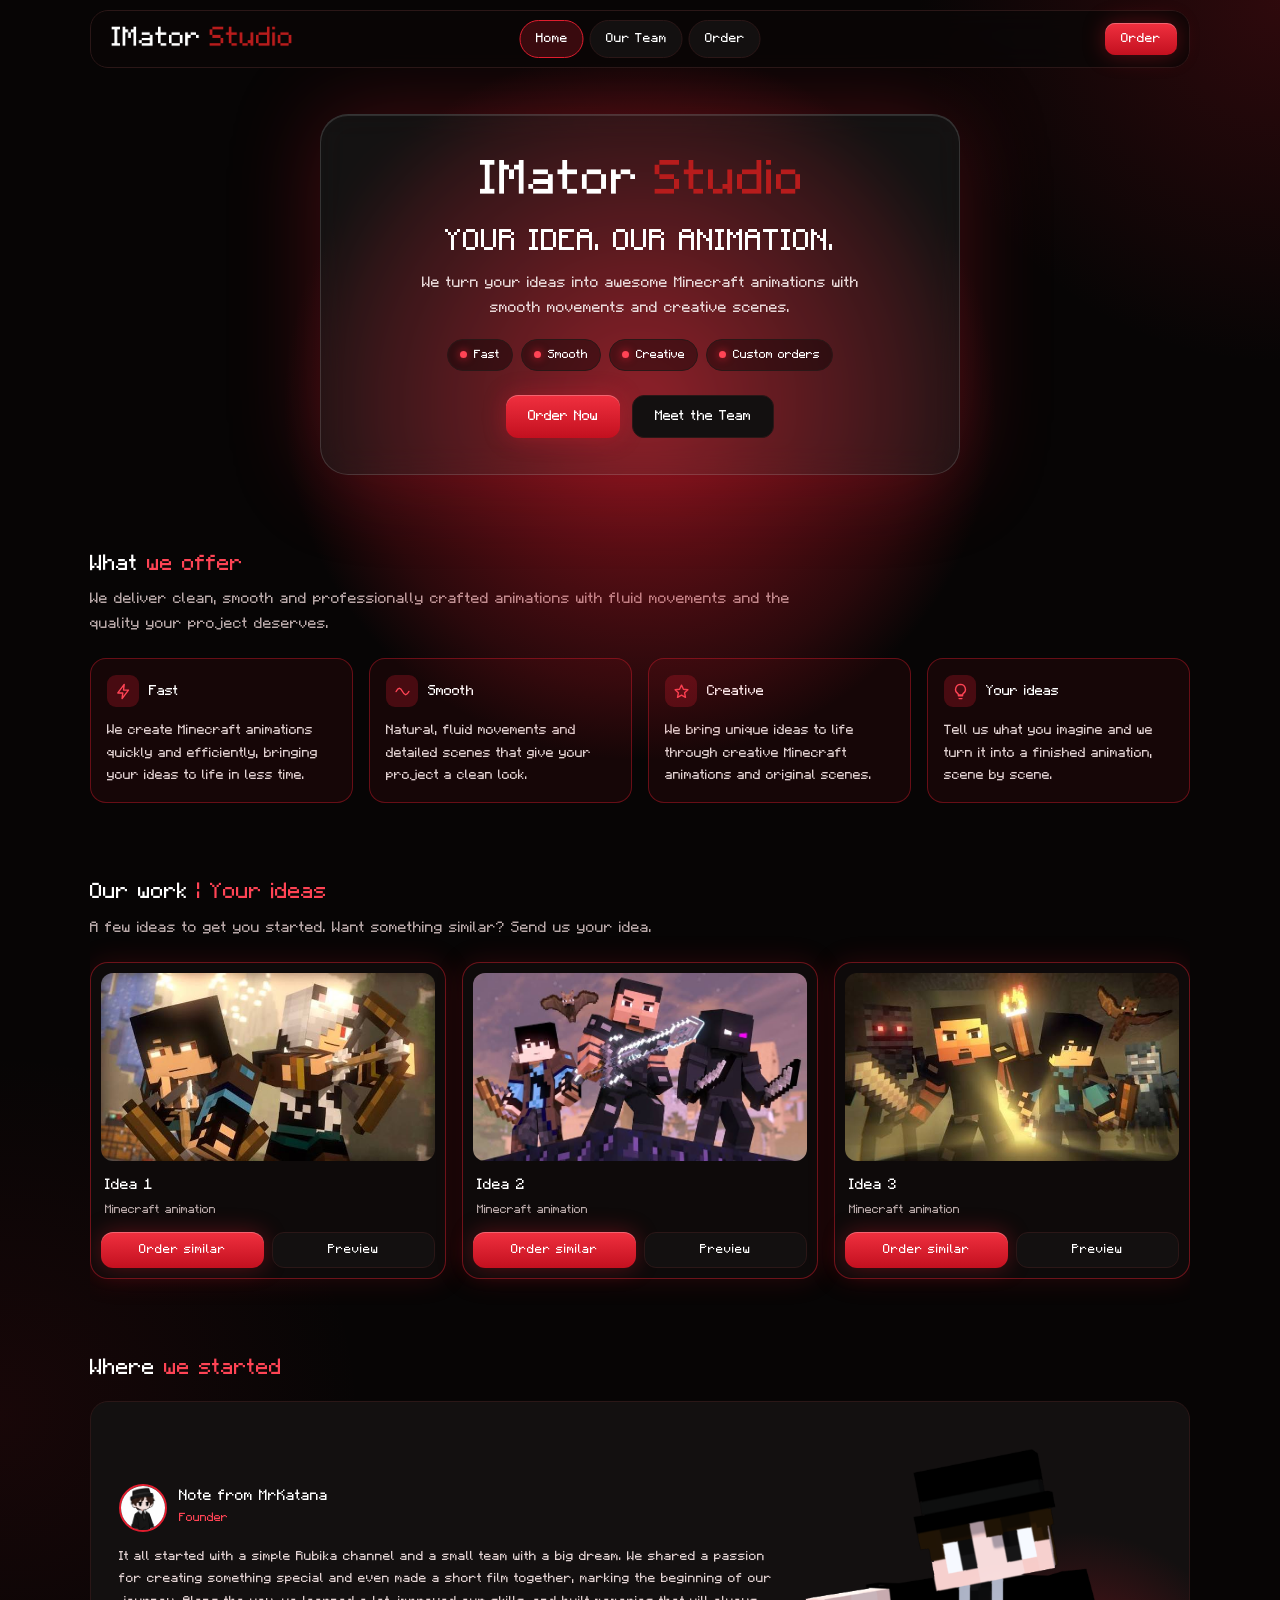
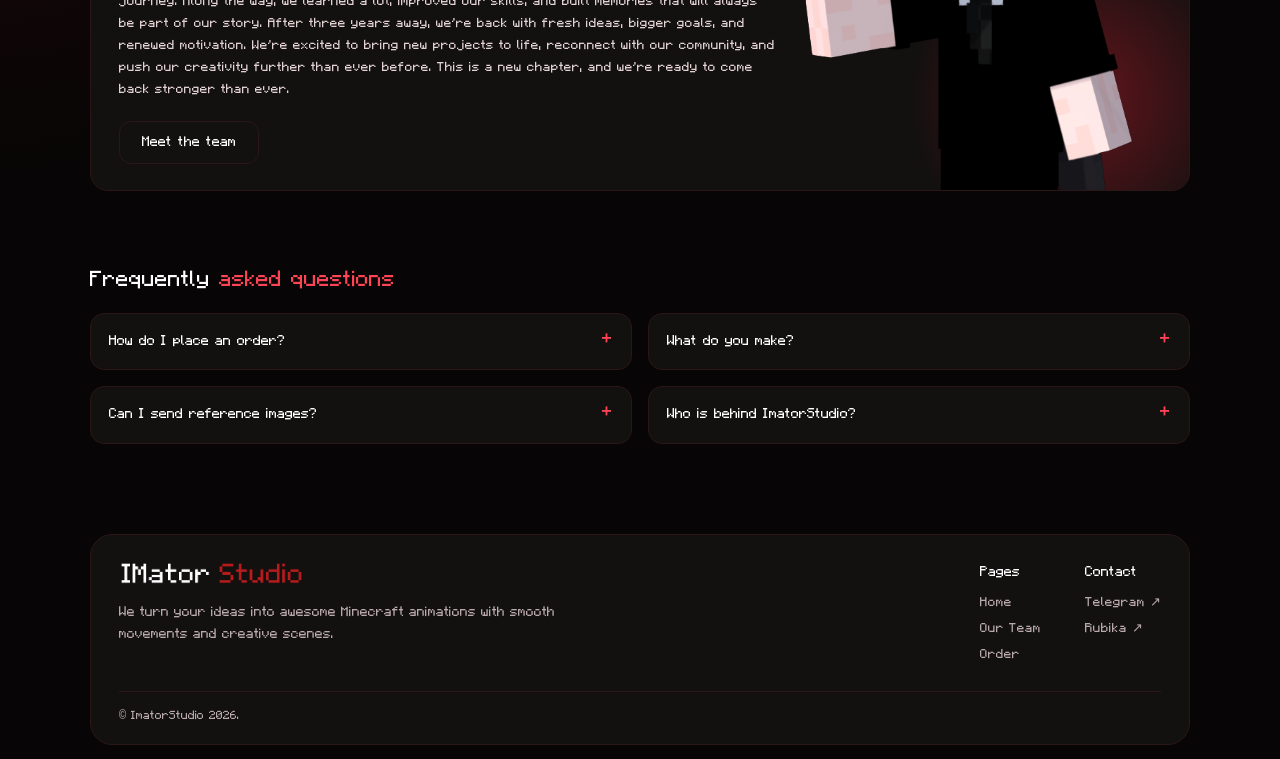
==== commit bd9033cb: "Add files via upload" ====
--- a/index.html
+++ b/index.html
@@ -32,14 +32,14 @@
 
 <section class="reveal"><h2 class="t">Our work <b>| Your ideas</b></h2>
 <p class="sub">A few ideas to get you started. Want something similar? Send us your idea.</p>
-<div class="grid g3 reveal"><article class="work"><div class="th"><img src="images/order-example-1.jpg" alt="Idea 1" loading="lazy"></div><h3>Idea 1</h3><small>Minecraft animation</small><div class="btns"><a class="btn" href="order.html">Order similar</a><a class="btn ghost" href="images/order-example-1.jpg" target="_blank" rel="noopener">Preview</a></div></article><article class="work"><div class="th"><img src="images/order-example-2.jpg" alt="Idea 2" loading="lazy"></div><h3>Idea 2</h3><small>Minecraft animation</small><div class="btns"><a class="btn" href="order.html">Order similar</a><a class="btn ghost" href="images/order-example-2.jpg" target="_blank" rel="noopener">Preview</a></div></article><article class="work"><div class="th"><img src="images/order-example-3.jpg" alt="Idea 3" loading="lazy"></div><h3>Idea 3</h3><small>Minecraft animation</small><div class="btns"><a class="btn" href="order.html">Order similar</a><a class="btn ghost" href="images/order-example-3.jpg" target="_blank" rel="noopener">Preview</a></div></article></div></section>
+<div class="grid g3 reveal"><article class="work"><div class="th"><img src="images/order-example-1.webp" alt="Idea 1" loading="lazy"></div><h3>Idea 1</h3><small>Minecraft animation</small><div class="btns"><a class="btn" href="order.html">Order similar</a><a class="btn ghost" href="images/order-example-1.webp" target="_blank" rel="noopener">Preview</a></div></article><article class="work"><div class="th"><img src="images/order-example-2.webp" alt="Idea 2" loading="lazy"></div><h3>Idea 2</h3><small>Minecraft animation</small><div class="btns"><a class="btn" href="order.html">Order similar</a><a class="btn ghost" href="images/order-example-2.webp" target="_blank" rel="noopener">Preview</a></div></article><article class="work"><div class="th"><img src="images/order-example-3.webp" alt="Idea 3" loading="lazy"></div><h3>Idea 3</h3><small>Minecraft animation</small><div class="btns"><a class="btn" href="order.html">Order similar</a><a class="btn ghost" href="images/order-example-3.webp" target="_blank" rel="noopener">Preview</a></div></article></div></section>
 
 <section class="reveal"><h2 class="t">Where <b>we started</b></h2>
 <div class="glass story" style="margin-top:16px"><div style="position:relative">
-<div class="who"><img src="images/team/member-1.jpg" alt="MrKatana"><div><b>Note from MrKatana</b><span>Founder</span></div></div>
+<div class="who"><img src="images/team/member-1.webp" alt="MrKatana"><div><b>Note from MrKatana</b><span>Founder</span></div></div>
 <p>It all started with a simple Rubika channel and a small team with a big dream. We shared a passion for creating something special and even made a short film together, marking the beginning of our journey. Along the way, we learned a lot, improved our skills, and built memories that will always be part of our story. After three years away, we're back with fresh ideas, bigger goals, and renewed motivation. We're excited to bring new projects to life, reconnect with our community, and push our creativity further than ever before. This is a new chapter, and we're ready to come back stronger than ever.</p>
 <a class="btn ghost" href="team.html">Meet the team</a></div>
-<img src="images/character.png" alt="MrKatana"></div></section>
+<img src="images/character.webp" alt="MrKatana"></div></section>
 
 <section class="reveal"><h2 class="t">Frequently <b>asked questions</b></h2>
 <div class="grid g2" style="margin-top:16px">
@@ -49,7 +49,7 @@
 <details><summary>Who is behind ImatorStudio?</summary><p>A small team led by founder MrKatana. You can meet everyone on the team page.</p></details>
 </div></section>
 </main>
-<footer><div class="ft"><div class="about"><img src="images/logo.png" alt="ImatorStudio"><p>We turn your ideas into awesome Minecraft animations with smooth movements and creative scenes.</p></div>
+<footer><div class="ft"><div class="about"><img src="images/logo.webp" alt="ImatorStudio"><p>We turn your ideas into awesome Minecraft animations with smooth movements and creative scenes.</p></div>
 <div class="cols"><div><h4>Pages</h4><a href="index.html">Home</a><a href="team.html">Our Team</a><a href="order.html">Order</a></div>
 <div><h4>Contact</h4><a href="https://t.me/MrKatana_Real" target="_blank" rel="noopener noreferrer">Telegram ↗</a><a href="https://rubika.ir/@ImatorStudioSupport" target="_blank" rel="noopener noreferrer">Rubika ↗</a></div></div></div>
 <div class="copy">© ImatorStudio <span class="year"></span>.</div></footer>
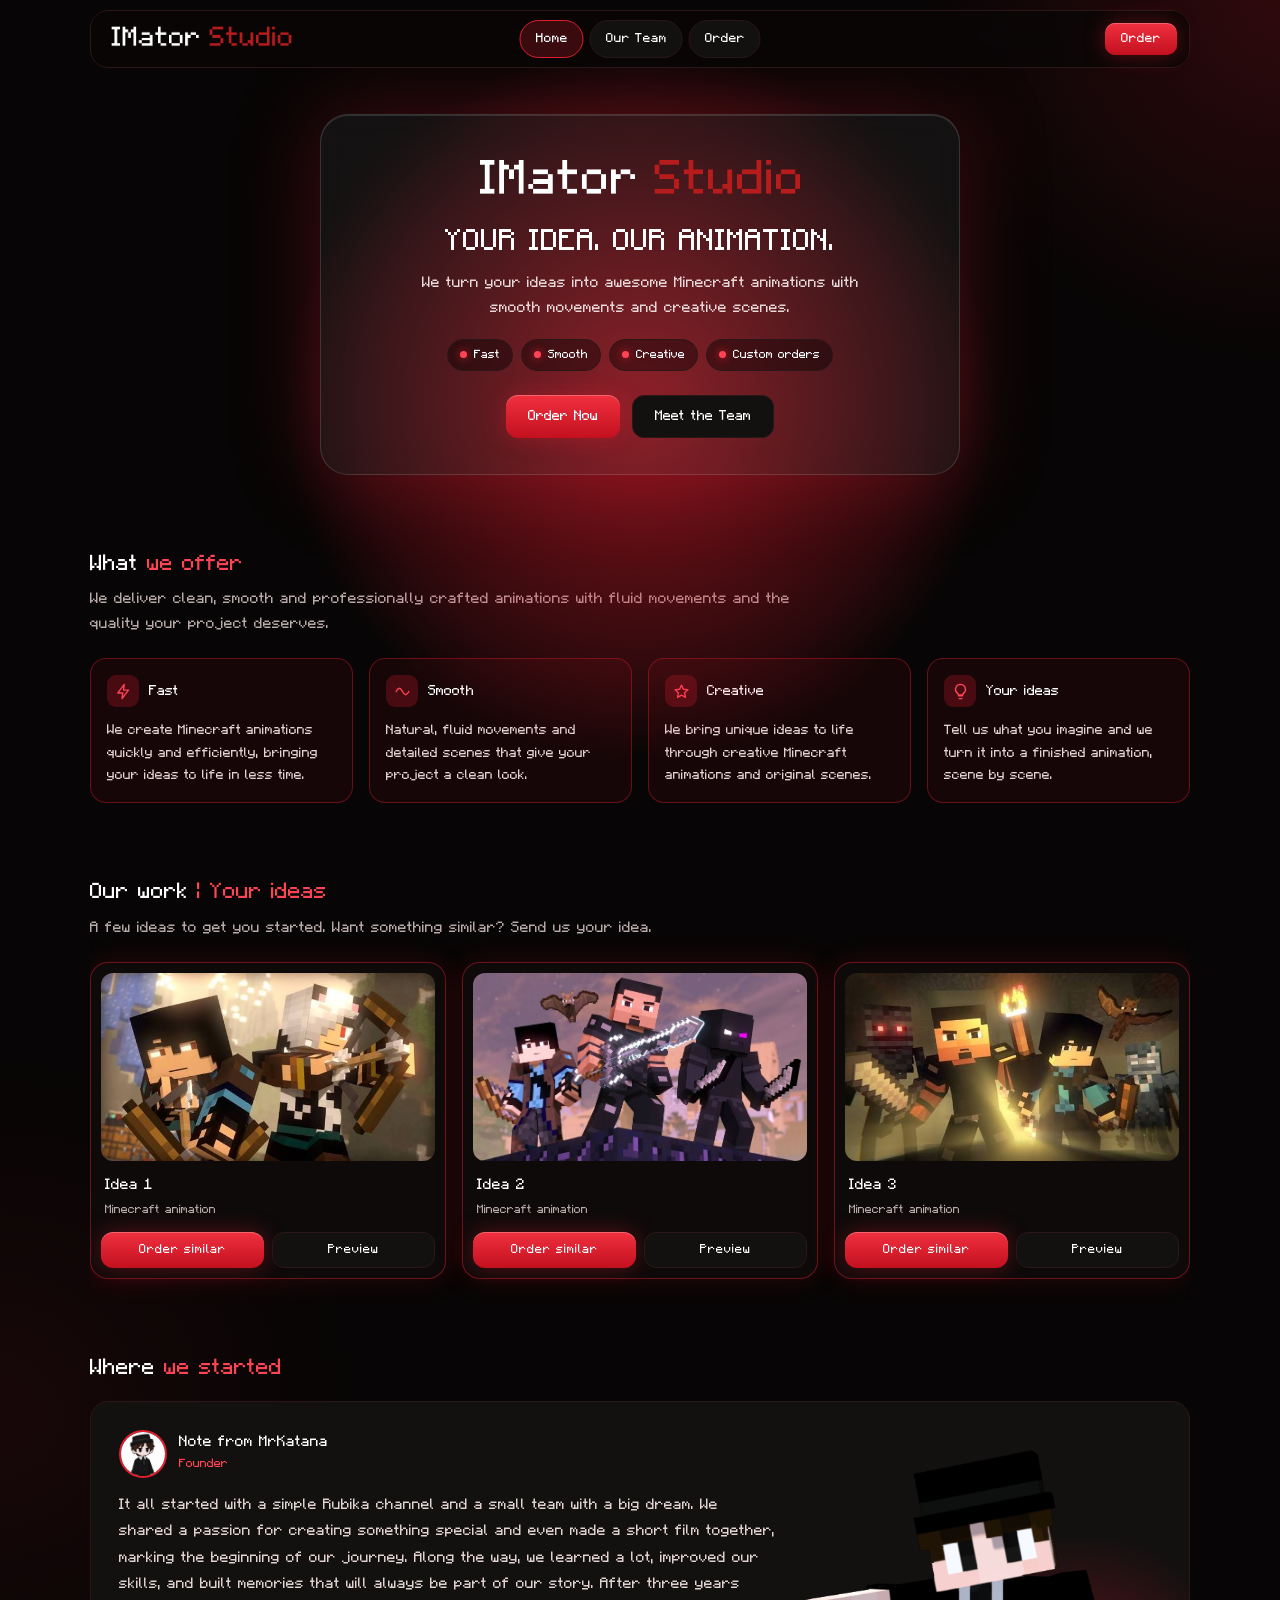
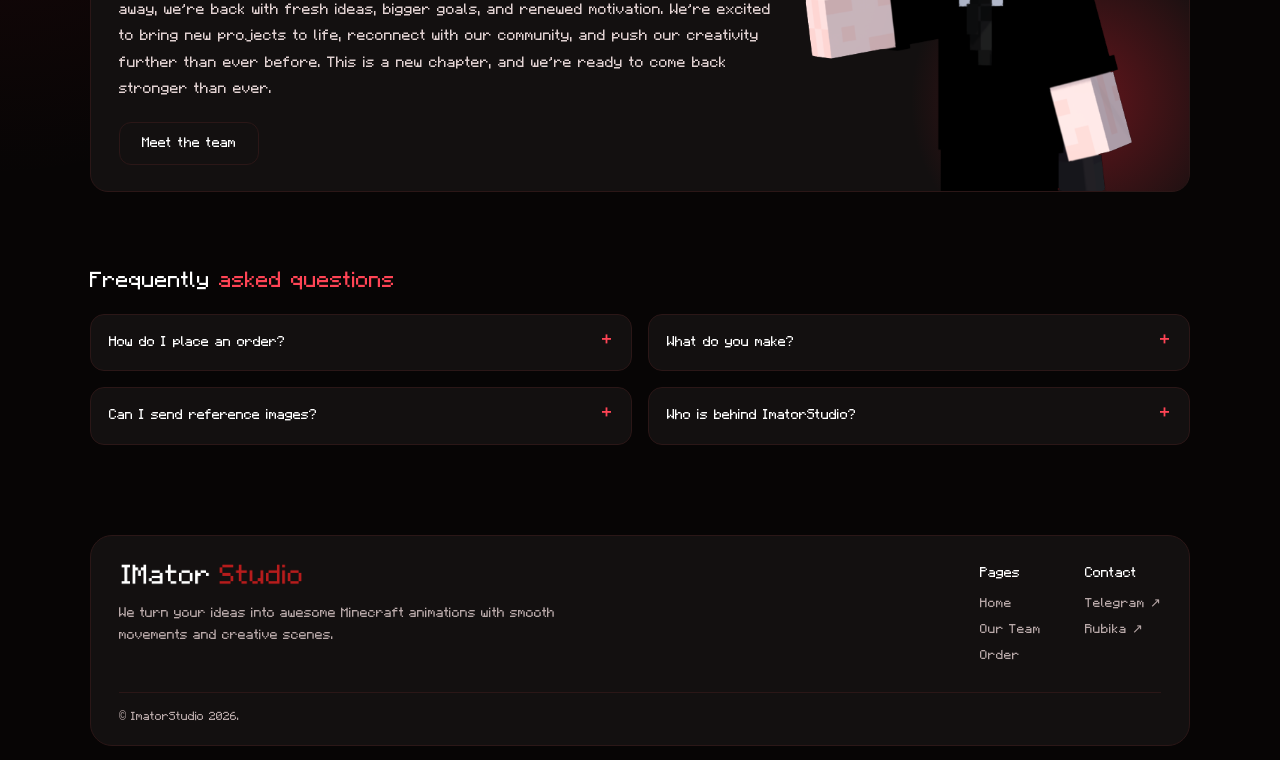
==== commit bfb310d5: "Add files via upload" ====
--- a/index.html
+++ b/index.html
@@ -1,14 +1,14 @@
 <!DOCTYPE html>
 <html lang="en"><head>
-<meta charset="utf-8"><meta name="viewport" content="width=device-width, initial-scale=1, viewport-fit=cover">
+<meta charset="utf-8"><script>if(/^https?:/.test(location.protocol)&&/\.html$/.test(location.pathname)){location.replace(location.pathname.replace(/(^|\/)(index)?\.html$/,"$1").replace(/\.html$/,"")+location.search+location.hash)}</script><meta name="viewport" content="width=device-width, initial-scale=1, viewport-fit=cover">
 <title>ImatorStudio | Minecraft Animation</title><meta name="description" content="Smooth, creative Minecraft animations made from your ideas.">
 <link rel="icon" type="image/png" href="images/favicon.png"><link rel="apple-touch-icon" href="images/favicon.png">
 <link rel="stylesheet" href="css/style.css">
 </head><body>
 <header><div class="bar">
-<a class="brand" href="index.html"><img src="images/logo.png" alt="ImatorStudio"></a>
-<nav class="main" id="menu" aria-label="Main navigation"><a href="index.html">Home</a><a href="team.html">Our Team</a><a href="order.html">Order</a></nav>
-<div class="right"><a class="btn sm" href="order.html">Order</a>
+<a class="brand" href="/"><img src="images/logo.png" alt="ImatorStudio"></a>
+<nav class="main" id="menu" aria-label="Main navigation"><a href="/">Home</a><a href="/team">Our Team</a><a href="/order">Order</a></nav>
+<div class="right"><a class="btn sm" href="/order">Order</a>
 <button class="burger" type="button" aria-label="Menu" aria-expanded="false" aria-controls="menu"><i></i><i></i><i></i></button></div>
 </div></header>
 <main>
@@ -18,7 +18,7 @@
 <h1 class="px">Your idea. Our animation.</h1>
 <p class="lead">We turn your ideas into awesome Minecraft animations with smooth movements and creative scenes.</p>
 <div class="chips"><span class="chip">Fast</span><span class="chip">Smooth</span><span class="chip">Creative</span><span class="chip">Custom orders</span></div>
-<div class="cta"><a class="btn" href="order.html">Order Now</a><a class="btn ghost" href="team.html">Meet the Team</a></div>
+<div class="cta"><a class="btn" href="/order">Order Now</a><a class="btn ghost" href="/team">Meet the Team</a></div>
 </div></section>
 
 <section class="reveal"><h2 class="t">What <b>we offer</b></h2>
@@ -32,13 +32,13 @@
 
 <section class="reveal"><h2 class="t">Our work <b>| Your ideas</b></h2>
 <p class="sub">A few ideas to get you started. Want something similar? Send us your idea.</p>
-<div class="grid g3 reveal"><article class="work"><div class="th"><img src="images/order-example-1.webp" alt="Idea 1" loading="lazy"></div><h3>Idea 1</h3><small>Minecraft animation</small><div class="btns"><a class="btn" href="order.html">Order similar</a><a class="btn ghost" href="images/order-example-1.webp" target="_blank" rel="noopener">Preview</a></div></article><article class="work"><div class="th"><img src="images/order-example-2.webp" alt="Idea 2" loading="lazy"></div><h3>Idea 2</h3><small>Minecraft animation</small><div class="btns"><a class="btn" href="order.html">Order similar</a><a class="btn ghost" href="images/order-example-2.webp" target="_blank" rel="noopener">Preview</a></div></article><article class="work"><div class="th"><img src="images/order-example-3.webp" alt="Idea 3" loading="lazy"></div><h3>Idea 3</h3><small>Minecraft animation</small><div class="btns"><a class="btn" href="order.html">Order similar</a><a class="btn ghost" href="images/order-example-3.webp" target="_blank" rel="noopener">Preview</a></div></article></div></section>
+<div class="grid g3 reveal"><article class="work"><div class="th"><img src="images/order-example-1.webp" alt="Idea 1" loading="lazy"></div><h3>Idea 1</h3><small>Minecraft animation</small><div class="btns"><a class="btn" href="/order">Order similar</a><a class="btn ghost" href="images/order-example-1.webp" target="_blank" rel="noopener">Preview</a></div></article><article class="work"><div class="th"><img src="images/order-example-2.webp" alt="Idea 2" loading="lazy"></div><h3>Idea 2</h3><small>Minecraft animation</small><div class="btns"><a class="btn" href="/order">Order similar</a><a class="btn ghost" href="images/order-example-2.webp" target="_blank" rel="noopener">Preview</a></div></article><article class="work"><div class="th"><img src="images/order-example-3.webp" alt="Idea 3" loading="lazy"></div><h3>Idea 3</h3><small>Minecraft animation</small><div class="btns"><a class="btn" href="/order">Order similar</a><a class="btn ghost" href="images/order-example-3.webp" target="_blank" rel="noopener">Preview</a></div></article></div></section>
 
 <section class="reveal"><h2 class="t">Where <b>we started</b></h2>
 <div class="glass story" style="margin-top:16px"><div style="position:relative">
 <div class="who"><img src="images/team/member-1.webp" alt="MrKatana"><div><b>Note from MrKatana</b><span>Founder</span></div></div>
 <p>It all started with a simple Rubika channel and a small team with a big dream. We shared a passion for creating something special and even made a short film together, marking the beginning of our journey. Along the way, we learned a lot, improved our skills, and built memories that will always be part of our story. After three years away, we're back with fresh ideas, bigger goals, and renewed motivation. We're excited to bring new projects to life, reconnect with our community, and push our creativity further than ever before. This is a new chapter, and we're ready to come back stronger than ever.</p>
-<a class="btn ghost" href="team.html">Meet the team</a></div>
+<a class="btn ghost" href="/team">Meet the team</a></div>
 <img src="images/character.webp" alt="MrKatana"></div></section>
 
 <section class="reveal"><h2 class="t">Frequently <b>asked questions</b></h2>
@@ -50,7 +50,7 @@
 </div></section>
 </main>
 <footer><div class="ft"><div class="about"><img src="images/logo.webp" alt="ImatorStudio"><p>We turn your ideas into awesome Minecraft animations with smooth movements and creative scenes.</p></div>
-<div class="cols"><div><h4>Pages</h4><a href="index.html">Home</a><a href="team.html">Our Team</a><a href="order.html">Order</a></div>
+<div class="cols"><div><h4>Pages</h4><a href="/">Home</a><a href="/team">Our Team</a><a href="/order">Order</a></div>
 <div><h4>Contact</h4><a href="https://t.me/MrKatana_Real" target="_blank" rel="noopener noreferrer">Telegram ↗</a><a href="https://rubika.ir/@ImatorStudioSupport" target="_blank" rel="noopener noreferrer">Rubika ↗</a></div></div></div>
 <div class="copy">© ImatorStudio <span class="year"></span>.</div></footer>
 <script src="js/main.js"></script>
--- a/css/style.css
+++ b/css/style.css
@@ -65,14 +65,15 @@
 .work h3{margin:12px 4px 2px;font-size:15px;font-weight:600}.work small{display:block;margin:0 4px 12px;color:var(--mute);font-size:12px}
 .work .btns{display:grid;grid-template-columns:1fr 1fr;gap:8px}.work .btn{padding:9px 8px;font-size:12.5px}
 /* story */
-.story{display:grid;grid-template-columns:1fr 360px;gap:24px;align-items:end;padding:28px 28px 0;overflow:hidden;position:relative}
+.story{display:grid;grid-template-columns:1fr 360px;gap:24px;align-items:stretch;padding:28px 28px 0;overflow:hidden;position:relative}
 .story::before{content:"";position:absolute;right:-60px;bottom:-80px;width:340px;height:340px;border-radius:50%;background:radial-gradient(circle,rgba(225,29,46,.4),transparent 70%)}
 .story .who{display:flex;align-items:center;gap:12px;margin-bottom:14px}
 .story .who img{width:48px;height:48px;border-radius:50%;object-fit:cover;border:2px solid var(--red)}
 .story .who b{display:block;line-height:1.2}.story .who span{font-size:12px;color:var(--red2)}
-.story p{color:#e2d2d2;font-size:13px;line-height:1.7;padding-bottom:20px}.story .btn{margin-bottom:26px}
-.story>img{position:relative;width:360px;max-width:100%;align-self:end}
-@media(max-width:820px){.story{grid-template-columns:1fr;padding:22px 20px 0}.story>img{margin:auto;width:260px}}
+.story>div:first-child{display:flex;flex-direction:column;justify-content:center;align-items:flex-start;padding-bottom:26px}
+.story p{color:#e2d2d2;font-size:15px;line-height:1.75;padding-bottom:20px}.story .btn{margin-bottom:0}
+.story>img{position:relative;width:360px;max-width:100%;align-self:end;display:block}
+@media(max-width:820px){.story{grid-template-columns:1fr;padding:22px 20px 0}.story>div:first-child{padding-bottom:8px}.story p{font-size:14px}.story>img{margin:auto;width:260px}}
 /* faq */
 details{align-self:start;padding:16px 18px;border:1px solid var(--line);border-radius:14px;background:var(--surf);transition:border-color .2s}
 details[open],details:hover{border-color:rgba(225,29,46,.6)}
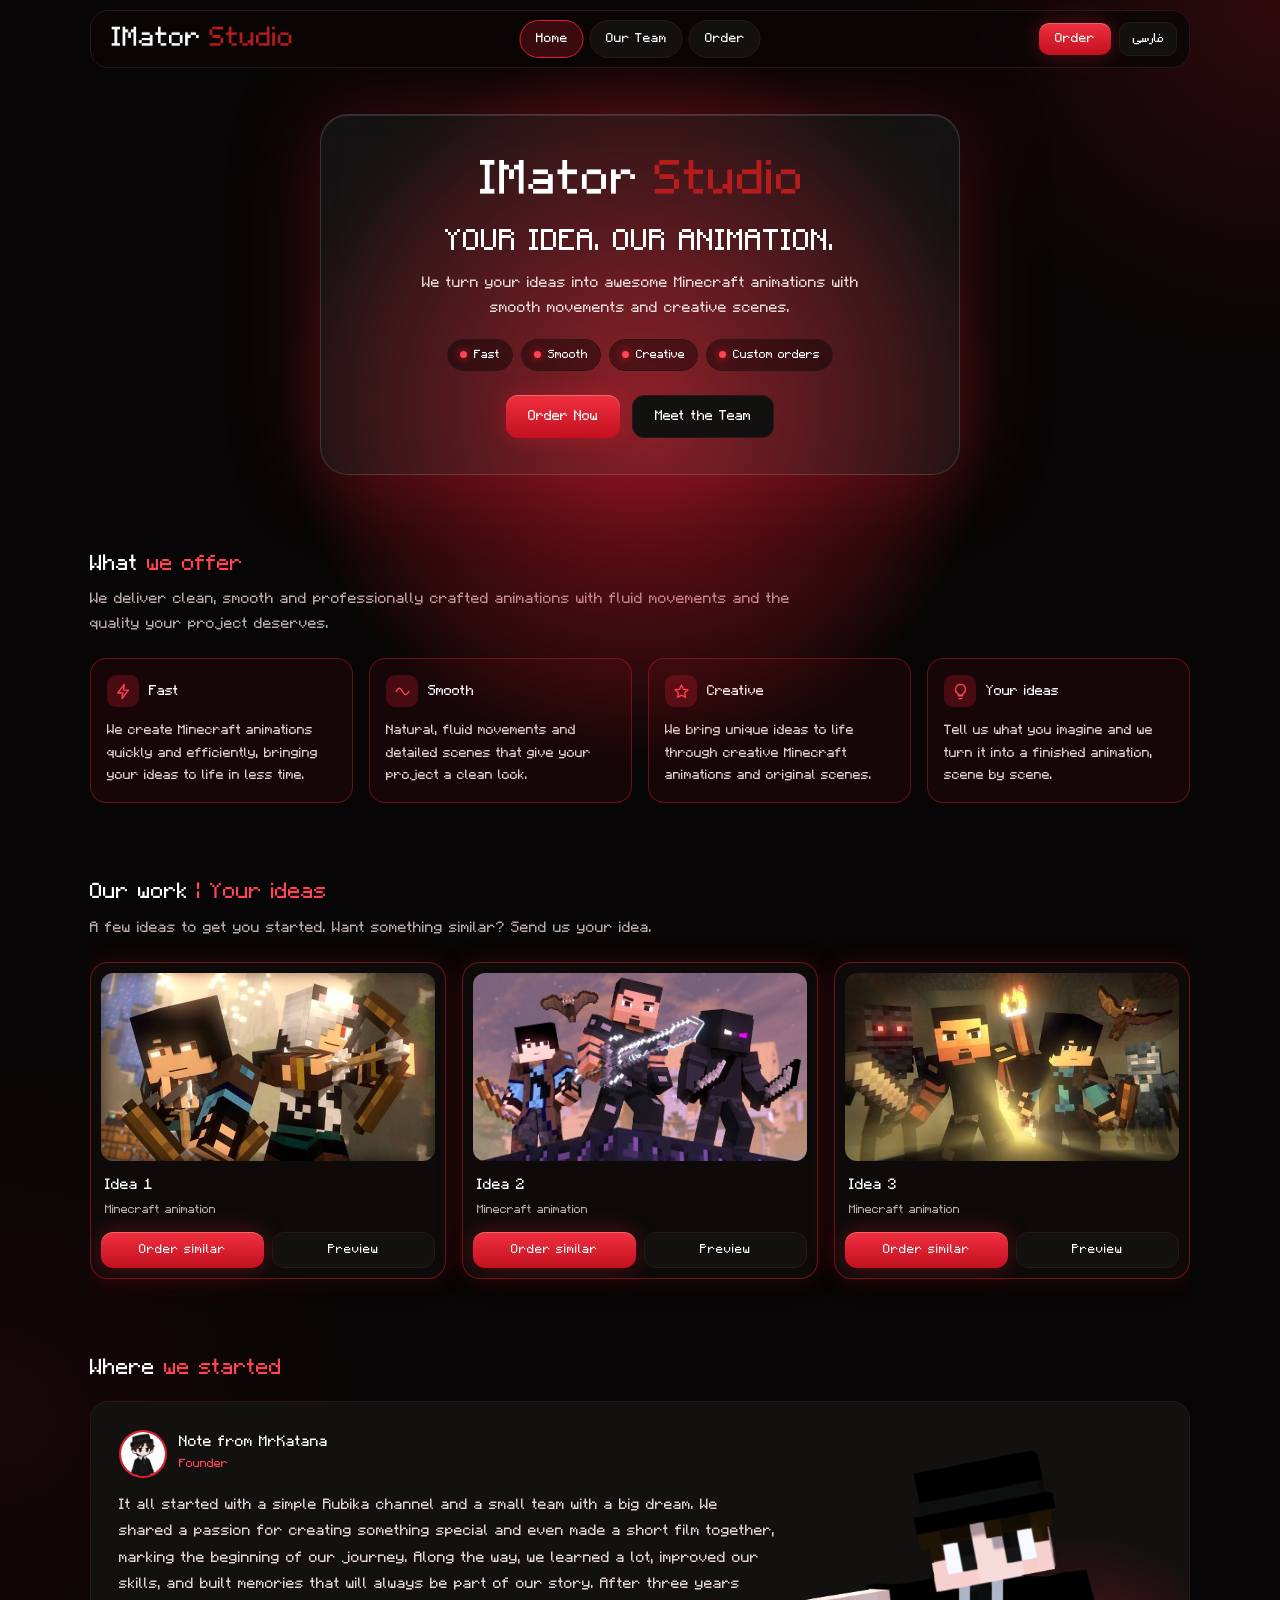
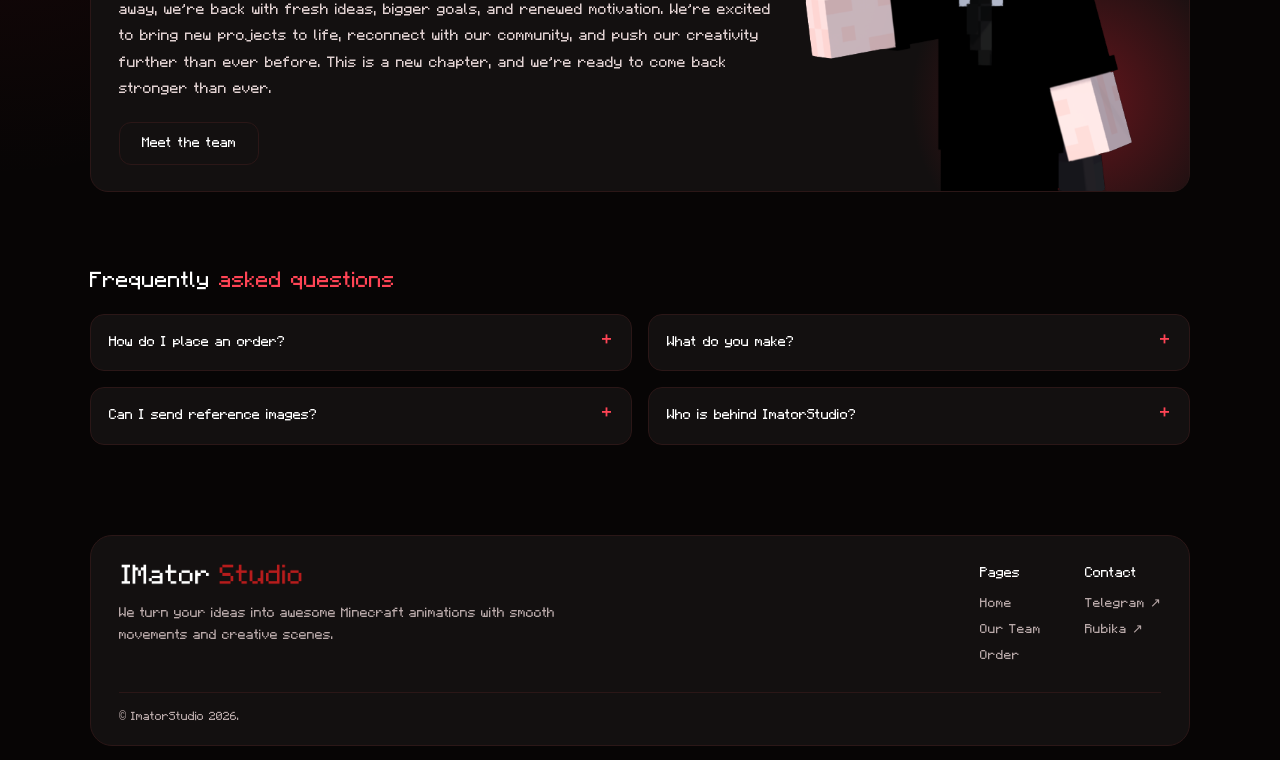
==== commit cae9a319: "Add files via upload" ====
--- a/index.html
+++ b/index.html
@@ -1,57 +1,59 @@
 <!DOCTYPE html>
 <html lang="en"><head>
-<meta charset="utf-8"><script>if(/^https?:/.test(location.protocol)&&/\.html$/.test(location.pathname)){location.replace(location.pathname.replace(/(^|\/)(index)?\.html$/,"$1").replace(/\.html$/,"")+location.search+location.hash)}</script><meta name="viewport" content="width=device-width, initial-scale=1, viewport-fit=cover">
-<title>ImatorStudio | Minecraft Animation</title><meta name="description" content="Smooth, creative Minecraft animations made from your ideas.">
-<link rel="icon" type="image/png" href="images/favicon.png"><link rel="apple-touch-icon" href="images/favicon.png">
+<meta charset="utf-8"><script>try{if(localStorage.getItem("lang")==="fa"){var h=document.documentElement;h.lang="fa";h.dir="rtl"}}catch(e){}</script><script>if(/^https?:/.test(location.protocol)&&/\.html$/.test(location.pathname)){location.replace(location.pathname.replace(/(^|\/)(index)?\.html$/,"$1").replace(/\.html$/,"")+location.search+location.hash)}</script><meta name="viewport" content="width=device-width, initial-scale=1, viewport-fit=cover">
+<title data-i18n="meta.index.title">ImatorStudio | Minecraft Animation</title><meta name="description" content="Smooth, creative Minecraft animations made from your ideas." data-i18n-attr="content:meta.index.desc">
+<link rel="icon" type="image/webp" href="images/favicon.webp"><link rel="apple-touch-icon" href="images/favicon.webp">
 <link rel="stylesheet" href="css/style.css">
 </head><body>
 <header><div class="bar">
-<a class="brand" href="/"><img src="images/logo.png" alt="ImatorStudio"></a>
-<nav class="main" id="menu" aria-label="Main navigation"><a href="/">Home</a><a href="/team">Our Team</a><a href="/order">Order</a></nav>
-<div class="right"><a class="btn sm" href="/order">Order</a>
-<button class="burger" type="button" aria-label="Menu" aria-expanded="false" aria-controls="menu"><i></i><i></i><i></i></button></div>
+<a class="brand" href="/"><img src="images/logo.webp" alt="ImatorStudio"></a>
+<nav class="main" id="menu" aria-label="Main navigation" data-i18n-attr="aria-label:aria.nav"><a href="/" data-i18n="nav.home">Home</a><a href="/team" data-i18n="nav.team">Our Team</a><a href="/order" data-i18n="nav.order">Order</a></nav>
+<div class="right"><a class="btn sm" href="/order" data-i18n="nav.order">Order</a>
+<button class="btn ghost sm lang" id="langBtn" type="button" aria-label="Switch language" data-i18n-attr="aria-label:aria.lang">فارسی</button>
+<button class="burger" type="button" aria-label="Menu" data-i18n-attr="aria-label:aria.menu" aria-expanded="false" aria-controls="menu"><i></i><i></i><i></i></button></div>
 </div></header>
 <main>
 <section class="hero" style="margin-top:46px">
 <div class="hero-card">
-<img class="logo" src="images/logo.png" alt="ImatorStudio">
-<h1 class="px">Your idea. Our animation.</h1>
-<p class="lead">We turn your ideas into awesome Minecraft animations with smooth movements and creative scenes.</p>
-<div class="chips"><span class="chip">Fast</span><span class="chip">Smooth</span><span class="chip">Creative</span><span class="chip">Custom orders</span></div>
-<div class="cta"><a class="btn" href="/order">Order Now</a><a class="btn ghost" href="/team">Meet the Team</a></div>
+<img class="logo" src="images/logo.webp" alt="ImatorStudio">
+<h1 class="px" data-i18n="hero.h1">Your idea. Our animation.</h1>
+<p class="lead" data-i18n="about.blurb">We turn your ideas into awesome Minecraft animations with smooth movements and creative scenes.</p>
+<div class="chips"><span class="chip" data-i18n="chip.fast">Fast</span><span class="chip" data-i18n="chip.smooth">Smooth</span><span class="chip" data-i18n="chip.creative">Creative</span><span class="chip" data-i18n="chip.custom">Custom orders</span></div>
+<div class="cta"><a class="btn" href="/order" data-i18n="hero.order">Order Now</a><a class="btn ghost" href="/team" data-i18n="hero.meet">Meet the Team</a></div>
 </div></section>
 
-<section class="reveal"><h2 class="t">What <b>we offer</b></h2>
-<p class="sub">We deliver clean, smooth and professionally crafted animations with fluid movements and the quality your project deserves.</p>
+<section class="reveal"><h2 class="t" data-i18n="offer.h2">What <b>we offer</b></h2>
+<p class="sub" data-i18n="offer.sub">We deliver clean, smooth and professionally crafted animations with fluid movements and the quality your project deserves.</p>
 <div class="grid g4">
-<article class="feat"><h3><span class="ic"><svg viewBox="0 0 24 24"><path d="M13 2 4 14h7l-1 8 9-12h-7z"/></svg></span>Fast</h3><p>We create Minecraft animations quickly and efficiently, bringing your ideas to life in less time.</p></article>
-<article class="feat"><h3><span class="ic"><svg viewBox="0 0 24 24"><path d="M3 12c3-6 6-6 9 0s6 6 9 0"/></svg></span>Smooth</h3><p>Natural, fluid movements and detailed scenes that give your project a clean look.</p></article>
-<article class="feat"><h3><span class="ic"><svg viewBox="0 0 24 24"><path d="m12 3 2.7 5.800 6.300.800-4.600 4.300 1.200 6.300L12 17.200 6.400 20.200l1.200-6.300L3 9.600l6.300-.800z"/></svg></span>Creative</h3><p>We bring unique ideas to life through creative Minecraft animations and original scenes.</p></article>
-<article class="feat"><h3><span class="ic"><svg viewBox="0 0 24 24"><path d="M9 18h6M10 22h4M12 2a7 7 0 0 0-4 12.700c.6.500 1 1.200 1 2V17h6v-.300c0-.800.400-1.500 1-2A7 7 0 0 0 12 2z"/></svg></span>Your ideas</h3><p>Tell us what you imagine and we turn it into a finished animation, scene by scene.</p></article>
+<article class="feat"><h3><span class="ic"><svg viewBox="0 0 24 24"><path d="M13 2 4 14h7l-1 8 9-12h-7z"/></svg></span><span data-i18n="feat.fast">Fast</span></h3><p data-i18n="feat.fast.p">We create Minecraft animations quickly and efficiently, bringing your ideas to life in less time.</p></article>
+<article class="feat"><h3><span class="ic"><svg viewBox="0 0 24 24"><path d="M3 12c3-6 6-6 9 0s6 6 9 0"/></svg></span><span data-i18n="feat.smooth">Smooth</span></h3><p data-i18n="feat.smooth.p">Natural, fluid movements and detailed scenes that give your project a clean look.</p></article>
+<article class="feat"><h3><span class="ic"><svg viewBox="0 0 24 24"><path d="m12 3 2.7 5.800 6.300.800-4.600 4.300 1.200 6.300L12 17.200 6.400 20.200l1.200-6.300L3 9.600l6.300-.800z"/></svg></span><span data-i18n="feat.creative">Creative</span></h3><p data-i18n="feat.creative.p">We bring unique ideas to life through creative Minecraft animations and original scenes.</p></article>
+<article class="feat"><h3><span class="ic"><svg viewBox="0 0 24 24"><path d="M9 18h6M10 22h4M12 2a7 7 0 0 0-4 12.700c.6.500 1 1.200 1 2V17h6v-.300c0-.800.400-1.500 1-2A7 7 0 0 0 12 2z"/></svg></span><span data-i18n="feat.ideas">Your ideas</span></h3><p data-i18n="feat.ideas.p">Tell us what you imagine and we turn it into a finished animation, scene by scene.</p></article>
 </div></section>
 
-<section class="reveal"><h2 class="t">Our work <b>| Your ideas</b></h2>
-<p class="sub">A few ideas to get you started. Want something similar? Send us your idea.</p>
-<div class="grid g3 reveal"><article class="work"><div class="th"><img src="images/order-example-1.webp" alt="Idea 1" loading="lazy"></div><h3>Idea 1</h3><small>Minecraft animation</small><div class="btns"><a class="btn" href="/order">Order similar</a><a class="btn ghost" href="images/order-example-1.webp" target="_blank" rel="noopener">Preview</a></div></article><article class="work"><div class="th"><img src="images/order-example-2.webp" alt="Idea 2" loading="lazy"></div><h3>Idea 2</h3><small>Minecraft animation</small><div class="btns"><a class="btn" href="/order">Order similar</a><a class="btn ghost" href="images/order-example-2.webp" target="_blank" rel="noopener">Preview</a></div></article><article class="work"><div class="th"><img src="images/order-example-3.webp" alt="Idea 3" loading="lazy"></div><h3>Idea 3</h3><small>Minecraft animation</small><div class="btns"><a class="btn" href="/order">Order similar</a><a class="btn ghost" href="images/order-example-3.webp" target="_blank" rel="noopener">Preview</a></div></article></div></section>
+<section class="reveal"><h2 class="t" data-i18n="work.h2">Our work <b>| Your ideas</b></h2>
+<p class="sub" data-i18n="work.sub1">A few ideas to get you started. Want something similar? Send us your idea.</p>
+<div class="grid g3 reveal"><article class="work"><div class="th"><img src="images/order-example-1.webp" alt="Idea 1" loading="lazy"></div><h3 data-i18n="work.idea1">Idea 1</h3><small data-i18n="work.small">Minecraft animation</small><div class="btns"><a class="btn" href="/order" data-i18n="work.similar">Order similar</a><a class="btn ghost" href="images/order-example-1.webp" target="_blank" rel="noopener" data-i18n="work.preview">Preview</a></div></article><article class="work"><div class="th"><img src="images/order-example-2.webp" alt="Idea 2" loading="lazy"></div><h3 data-i18n="work.idea2">Idea 2</h3><small data-i18n="work.small">Minecraft animation</small><div class="btns"><a class="btn" href="/order" data-i18n="work.similar">Order similar</a><a class="btn ghost" href="images/order-example-2.webp" target="_blank" rel="noopener" data-i18n="work.preview">Preview</a></div></article><article class="work"><div class="th"><img src="images/order-example-3.webp" alt="Idea 3" loading="lazy"></div><h3 data-i18n="work.idea3">Idea 3</h3><small data-i18n="work.small">Minecraft animation</small><div class="btns"><a class="btn" href="/order" data-i18n="work.similar">Order similar</a><a class="btn ghost" href="images/order-example-3.webp" target="_blank" rel="noopener" data-i18n="work.preview">Preview</a></div></article></div></section>
 
-<section class="reveal"><h2 class="t">Where <b>we started</b></h2>
+<section class="reveal"><h2 class="t" data-i18n="story.h2">Where <b>we started</b></h2>
 <div class="glass story" style="margin-top:16px"><div style="position:relative">
-<div class="who"><img src="images/team/member-1.webp" alt="MrKatana"><div><b>Note from MrKatana</b><span>Founder</span></div></div>
-<p>It all started with a simple Rubika channel and a small team with a big dream. We shared a passion for creating something special and even made a short film together, marking the beginning of our journey. Along the way, we learned a lot, improved our skills, and built memories that will always be part of our story. After three years away, we're back with fresh ideas, bigger goals, and renewed motivation. We're excited to bring new projects to life, reconnect with our community, and push our creativity further than ever before. This is a new chapter, and we're ready to come back stronger than ever.</p>
-<a class="btn ghost" href="/team">Meet the team</a></div>
+<div class="who"><img src="images/team/member-1.webp" alt="MrKatana"><div><b data-i18n="story.note">Note from MrKatana</b><span data-i18n="role.founder">Founder</span></div></div>
+<p data-i18n="story.p">It all started with a simple Rubika channel and a small team with a big dream. We shared a passion for creating something special and even made a short film together, marking the beginning of our journey. Along the way, we learned a lot, improved our skills, and built memories that will always be part of our story. After three years away, we're back with fresh ideas, bigger goals, and renewed motivation. We're excited to bring new projects to life, reconnect with our community, and push our creativity further than ever before. This is a new chapter, and we're ready to come back stronger than ever.</p>
+<a class="btn ghost" href="/team" data-i18n="hero.meet">Meet the team</a></div>
 <img src="images/character.webp" alt="MrKatana"></div></section>
 
-<section class="reveal"><h2 class="t">Frequently <b>asked questions</b></h2>
+<section class="reveal"><h2 class="t" data-i18n="faq.h2">Frequently <b>asked questions</b></h2>
 <div class="grid g2" style="margin-top:16px">
-<details><summary>How do I place an order?</summary><p>Message us on Telegram or Rubika with your idea, details and any reference images. The order page has both links.</p></details>
-<details><summary>What do you make?</summary><p>Custom Minecraft animations, built from your ideas with smooth movements and creative scenes.</p></details>
-<details><summary>Can I send reference images?</summary><p>Yes. Reference images help us understand your idea, so send as many as you like with your message.</p></details>
-<details><summary>Who is behind ImatorStudio?</summary><p>A small team led by founder MrKatana. You can meet everyone on the team page.</p></details>
+<details><summary data-i18n="faq.q1">How do I place an order?</summary><p data-i18n="faq.a1">Message us on Telegram or Rubika with your idea, details and any reference images. The order page has both links.</p></details>
+<details><summary data-i18n="faq.q2">What do you make?</summary><p data-i18n="faq.a2">Custom Minecraft animations, built from your ideas with smooth movements and creative scenes.</p></details>
+<details><summary data-i18n="faq.q3">Can I send reference images?</summary><p data-i18n="faq.a3">Yes. Reference images help us understand your idea, so send as many as you like with your message.</p></details>
+<details><summary data-i18n="faq.q4">Who is behind ImatorStudio?</summary><p data-i18n="faq.a4">A small team led by founder MrKatana. You can meet everyone on the team page.</p></details>
 </div></section>
 </main>
-<footer><div class="ft"><div class="about"><img src="images/logo.webp" alt="ImatorStudio"><p>We turn your ideas into awesome Minecraft animations with smooth movements and creative scenes.</p></div>
-<div class="cols"><div><h4>Pages</h4><a href="/">Home</a><a href="/team">Our Team</a><a href="/order">Order</a></div>
-<div><h4>Contact</h4><a href="https://t.me/MrKatana_Real" target="_blank" rel="noopener noreferrer">Telegram ↗</a><a href="https://rubika.ir/@ImatorStudioSupport" target="_blank" rel="noopener noreferrer">Rubika ↗</a></div></div></div>
+<footer><div class="ft"><div class="about"><img src="images/logo.webp" alt="ImatorStudio"><p data-i18n="about.blurb">We turn your ideas into awesome Minecraft animations with smooth movements and creative scenes.</p></div>
+<div class="cols"><div><h4 data-i18n="footer.pages">Pages</h4><a href="/" data-i18n="nav.home">Home</a><a href="/team" data-i18n="nav.team">Our Team</a><a href="/order" data-i18n="nav.order">Order</a></div>
+<div><h4 data-i18n="footer.contact">Contact</h4><a href="https://t.me/MrKatana_Real" target="_blank" rel="noopener noreferrer" data-i18n="footer.tg">Telegram ↗</a><a href="https://rubika.ir/@ImatorStudioSupport" target="_blank" rel="noopener noreferrer" data-i18n="footer.rb">Rubika ↗</a></div></div></div>
 <div class="copy">© ImatorStudio <span class="year"></span>.</div></footer>
+<script src="js/lang.js"></script>
 <script src="js/main.js"></script>
 </body></html>
--- a/css/style.css
+++ b/css/style.css
@@ -1,5 +1,6 @@
 @font-face{font-family:'Minecraft';src:url('../fonts/Minecraft.woff2') format('woff2');font-display:swap}
-:root{--bg:#070505;--surf:#131010;--line:#2b1717;--red:#e11d2e;--red2:#ff4455;--glow:rgba(225,29,46,.35);--mute:#b9a9a9;--px:'Minecraft','Courier New',monospace;--ease:cubic-bezier(.2,.75,.25,1)}
+@font-face{font-family:'RooyinFree';src:url('../fonts/RooyinFree-Regular.ttf') format('truetype');font-display:swap;unicode-range:U+0600-06FF,U+0750-077F,U+08A0-08FF,U+FB50-FDFF,U+FE70-FEFF,U+200C-200D}
+:root{--bg:#070505;--surf:#131010;--line:#2b1717;--red:#e11d2e;--red2:#ff4455;--glow:rgba(225,29,46,.35);--mute:#b9a9a9;--px:'Minecraft','RooyinFree','Courier New',monospace;--ease:cubic-bezier(.2,.75,.25,1)}
 *{box-sizing:border-box;margin:0}
 html{scroll-behavior:smooth}
 body{background:var(--bg);color:#fff;font:400 15px/1.65 var(--px);min-height:100dvh;display:flex;flex-direction:column;overflow-x:hidden;
@@ -8,13 +9,13 @@
 .px{font-family:var(--px);font-weight:400;letter-spacing:.03em;text-transform:uppercase}
 /* header */
 header{position:sticky;top:calc(env(safe-area-inset-top,0px) + 10px);z-index:50;width:min(1100px,calc(100% - 24px));margin:10px auto 0}
-.bar{position:relative;display:flex;align-items:center;gap:10px;height:58px;padding:0 12px 0 18px;border:1px solid var(--line);border-radius:18px;background:rgba(10,7,7,.82);backdrop-filter:blur(14px)}
+.bar{position:relative;display:flex;align-items:center;gap:10px;height:58px;padding:0;padding-inline:18px 12px;border:1px solid var(--line);border-radius:18px;background:rgba(10,7,7,.82);backdrop-filter:blur(14px)}
 .brand img{height:30px;width:auto}
 nav.main{position:absolute;left:50%;transform:translateX(-50%);display:flex;gap:6px}
 nav.main a{font-size:13px;font-weight:500;text-decoration:none;padding:7px 15px;border:1px solid var(--line);border-radius:99px;background:var(--surf);transition:.2s}
 nav.main a:hover{border-color:var(--red);box-shadow:0 0 14px var(--glow)}
 nav.main a[aria-current]{background:rgba(225,29,46,.22);border-color:var(--red)}
-.right{margin-left:auto;display:flex;gap:8px;align-items:center}
+.right{margin-inline-start:auto;display:flex;gap:8px;align-items:center}
 .burger{background:var(--surf);border:1px solid var(--line);border-radius:12px;color:#fff;font:11px var(--px);height:36px;padding:0 11px;cursor:pointer}
 
 .burger{display:none;width:40px;flex-direction:column;justify-content:center;gap:5px;padding:0 10px}
@@ -66,7 +67,7 @@
 .work .btns{display:grid;grid-template-columns:1fr 1fr;gap:8px}.work .btn{padding:9px 8px;font-size:12.5px}
 /* story */
 .story{display:grid;grid-template-columns:1fr 360px;gap:24px;align-items:stretch;padding:28px 28px 0;overflow:hidden;position:relative}
-.story::before{content:"";position:absolute;right:-60px;bottom:-80px;width:340px;height:340px;border-radius:50%;background:radial-gradient(circle,rgba(225,29,46,.4),transparent 70%)}
+.story::before{content:"";position:absolute;inset-inline-end:-60px;bottom:-80px;width:340px;height:340px;border-radius:50%;background:radial-gradient(circle,rgba(225,29,46,.4),transparent 70%)}
 .story .who{display:flex;align-items:center;gap:12px;margin-bottom:14px}
 .story .who img{width:48px;height:48px;border-radius:50%;object-fit:cover;border:2px solid var(--red)}
 .story .who b{display:block;line-height:1.2}.story .who span{font-size:12px;color:var(--red2)}
@@ -114,3 +115,25 @@
 *{font-family:var(--px)!important;font-weight:400!important}
 .hero h1,.page-head h1{letter-spacing:0;text-align:center}
 .hero-card{text-align:center}
+
+/* 404 */
+.nf-card{max-width:640px;margin:34px auto 0;padding:34px 26px 32px;text-align:center;position:relative;overflow:hidden}
+.nf-card::before{content:"";position:absolute;left:50%;top:-90px;width:420px;max-width:100%;aspect-ratio:1;transform:translateX(-50%);border-radius:50%;background:radial-gradient(circle,rgba(225,29,46,.35),transparent 70%);pointer-events:none}
+.nf-card>*{position:relative}
+.nf-code{font-size:clamp(64px,16vw,120px);line-height:1;color:#fff;text-shadow:0 0 40px var(--glow)}
+.nf-code span{color:var(--red2)}
+.nf-img{width:120px;height:auto;margin:6px auto 4px;image-rendering:pixelated;display:block}
+.nf-card h2{margin:10px 0 22px}.nf-card p{color:var(--mute);max-width:440px;margin:0 auto 20px}
+.nf-card .cta{display:flex;gap:10px;justify-content:center;flex-wrap:wrap}
+
+/* language button */
+.btn.lang{min-width:58px;padding:8px 12px}
+
+/* Persian / RTL */
+html[lang=fa]{--px:'RooyinFree','Minecraft','Courier New',monospace}
+html[lang=fa] body{line-height:1.9}
+html[lang=fa] .px,html[lang=fa] *{letter-spacing:0!important;text-transform:none!important}
+html[lang=fa] .feat h3,html[lang=fa] .work h3,html[lang=fa] summary{line-height:1.6}
+@media(min-width:821px){html[dir=rtl] .story>img{transform:scaleX(-1)}}
+/* handles like @name always read left-to-right, even on the RTL (Persian) layout */
+.handle{direction:ltr;unicode-bidi:isolate}
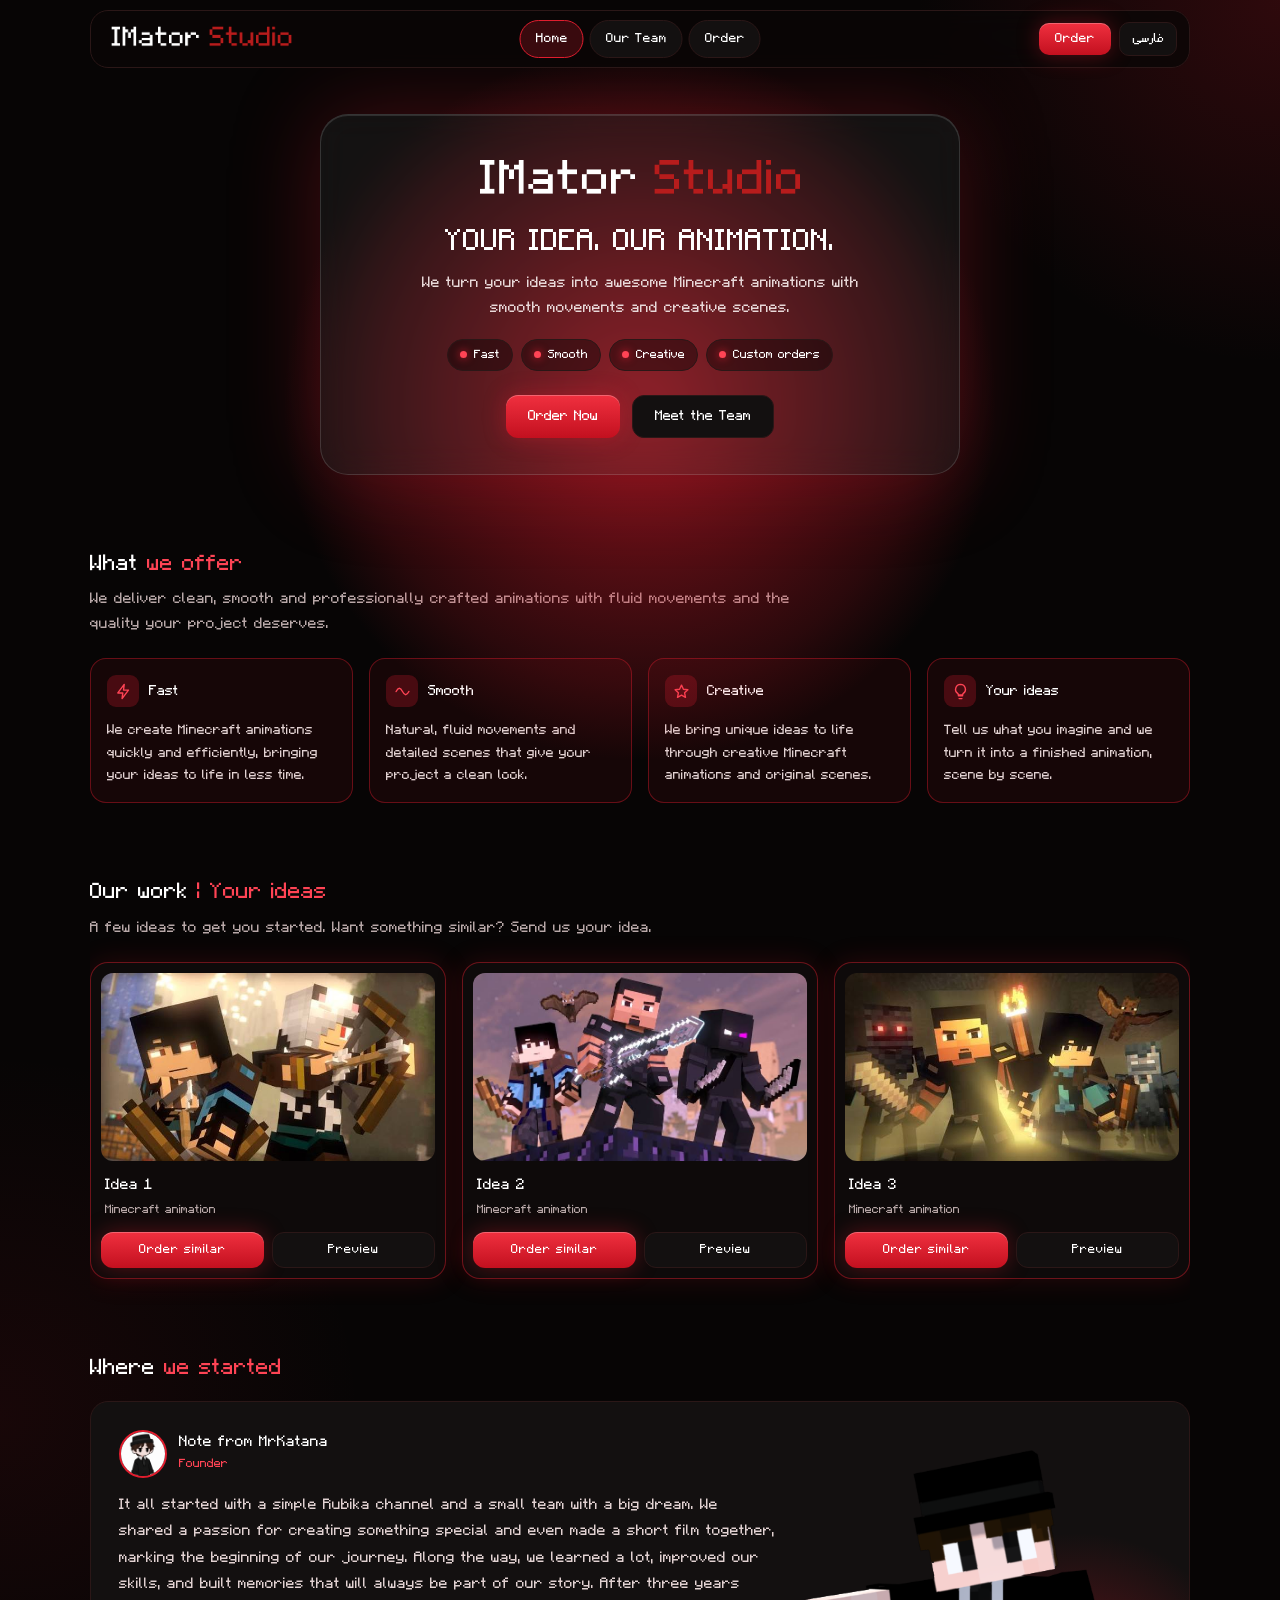
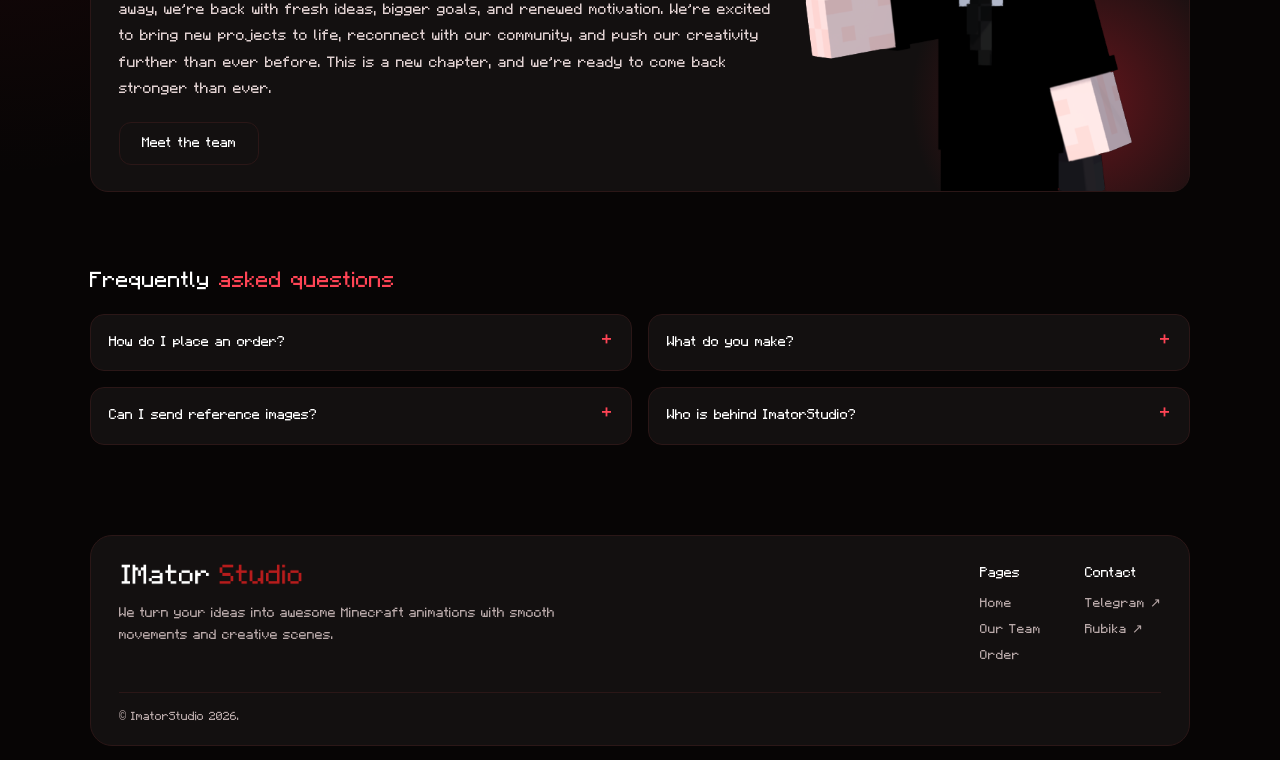
==== commit 4f5f6ff9: "Add files via upload" ====
--- a/index.html
+++ b/index.html
@@ -1,7 +1,7 @@
 <!DOCTYPE html>
 <html lang="en"><head>
 <meta charset="utf-8"><script>try{if(localStorage.getItem("lang")==="fa"){var h=document.documentElement;h.lang="fa";h.dir="rtl"}}catch(e){}</script><script>if(/^https?:/.test(location.protocol)&&/\.html$/.test(location.pathname)){location.replace(location.pathname.replace(/(^|\/)(index)?\.html$/,"$1").replace(/\.html$/,"")+location.search+location.hash)}</script><meta name="viewport" content="width=device-width, initial-scale=1, viewport-fit=cover">
-<title data-i18n="meta.index.title">ImatorStudio | Minecraft Animation</title><meta name="description" content="Smooth, creative Minecraft animations made from your ideas." data-i18n-attr="content:meta.index.desc">
+<title data-i18n="meta.index.title">ImatorStudio | Custom Minecraft Animation Studio</title><meta name="description" content="ImatorStudio makes fast, smooth and creative custom Minecraft animations from your ideas. See our work and order your animation on Telegram or Rubika." data-i18n-attr="content:meta.index.desc"><meta name="robots" content="index, follow, max-image-preview:large, max-snippet:-1"><link rel="canonical" href="https://imatorstudio.ir/"><meta name="theme-color" content="#0b0b12"><meta property="og:type" content="website"><meta property="og:site_name" content="ImatorStudio"><meta property="og:title" content="ImatorStudio | Custom Minecraft Animation Studio"><meta property="og:description" content="ImatorStudio makes fast, smooth and creative custom Minecraft animations from your ideas. See our work and order your animation on Telegram or Rubika."><meta property="og:url" content="https://imatorstudio.ir/"><meta property="og:image" content="https://imatorstudio.ir/images/og-image.png"><meta property="og:image:alt" content="ImatorStudio Minecraft animation studio"><meta property="og:locale" content="en_US"><meta property="og:locale:alternate" content="fa_IR"><meta name="twitter:card" content="summary_large_image"><meta name="twitter:title" content="ImatorStudio | Custom Minecraft Animation Studio"><meta name="twitter:description" content="ImatorStudio makes fast, smooth and creative custom Minecraft animations from your ideas. See our work and order your animation on Telegram or Rubika."><meta name="twitter:image" content="https://imatorstudio.ir/images/og-image.png"><script type="application/ld+json">{"@context":"https://schema.org","@graph":[{"@type":"Organization","@id":"https://imatorstudio.ir/#org","name":"ImatorStudio","url":"https://imatorstudio.ir/","logo":"https://imatorstudio.ir/images/logo.webp","image":"https://imatorstudio.ir/images/og-image.png","description":"Minecraft animation studio creating custom, smooth and creative animations from your ideas.","founder":{"@type":"Person","name":"MrKatana"},"sameAs":["https://t.me/MrKatana_Real","https://rubika.ir/@ImatorStudioSupport","https://www.youtube.com/@MrKatanaChannel","https://discord.gg/VsxPGXaeUb","https://www.instagram.com/_mrkatana_"]},{"@type":"WebSite","@id":"https://imatorstudio.ir/#website","url":"https://imatorstudio.ir/","name":"ImatorStudio","publisher":{"@id":"https://imatorstudio.ir/#org"},"inLanguage":["en","fa"]},{"@type":"FAQPage","mainEntity":[{"@type":"Question","name":"How do I place an order?","acceptedAnswer":{"@type":"Answer","text":"Message us on Telegram or Rubika with your idea, details and any reference images. The order page has both links."}},{"@type":"Question","name":"What do you make?","acceptedAnswer":{"@type":"Answer","text":"Custom Minecraft animations, built from your ideas with smooth movements and creative scenes."}},{"@type":"Question","name":"Can I send reference images?","acceptedAnswer":{"@type":"Answer","text":"Yes. Reference images help us understand your idea, so send as many as you like with your message."}},{"@type":"Question","name":"Who is behind ImatorStudio?","acceptedAnswer":{"@type":"Answer","text":"A small team led by founder MrKatana. You can meet everyone on the team page."}}]}]}</script>
 <link rel="icon" type="image/webp" href="images/favicon.webp"><link rel="apple-touch-icon" href="images/favicon.webp">
 <link rel="stylesheet" href="css/style.css">
 </head><body>
@@ -33,14 +33,14 @@
 
 <section class="reveal"><h2 class="t" data-i18n="work.h2">Our work <b>| Your ideas</b></h2>
 <p class="sub" data-i18n="work.sub1">A few ideas to get you started. Want something similar? Send us your idea.</p>
-<div class="grid g3 reveal"><article class="work"><div class="th"><img src="images/order-example-1.webp" alt="Idea 1" loading="lazy"></div><h3 data-i18n="work.idea1">Idea 1</h3><small data-i18n="work.small">Minecraft animation</small><div class="btns"><a class="btn" href="/order" data-i18n="work.similar">Order similar</a><a class="btn ghost" href="images/order-example-1.webp" target="_blank" rel="noopener" data-i18n="work.preview">Preview</a></div></article><article class="work"><div class="th"><img src="images/order-example-2.webp" alt="Idea 2" loading="lazy"></div><h3 data-i18n="work.idea2">Idea 2</h3><small data-i18n="work.small">Minecraft animation</small><div class="btns"><a class="btn" href="/order" data-i18n="work.similar">Order similar</a><a class="btn ghost" href="images/order-example-2.webp" target="_blank" rel="noopener" data-i18n="work.preview">Preview</a></div></article><article class="work"><div class="th"><img src="images/order-example-3.webp" alt="Idea 3" loading="lazy"></div><h3 data-i18n="work.idea3">Idea 3</h3><small data-i18n="work.small">Minecraft animation</small><div class="btns"><a class="btn" href="/order" data-i18n="work.similar">Order similar</a><a class="btn ghost" href="images/order-example-3.webp" target="_blank" rel="noopener" data-i18n="work.preview">Preview</a></div></article></div></section>
+<div class="grid g3 reveal"><article class="work"><div class="th"><img src="images/order-example-1.webp" alt="Minecraft animation idea 1 by ImatorStudio" loading="lazy"></div><h3 data-i18n="work.idea1">Idea 1</h3><small data-i18n="work.small">Minecraft animation</small><div class="btns"><a class="btn" href="/order" data-i18n="work.similar">Order similar</a><a class="btn ghost" href="images/order-example-1.webp" target="_blank" rel="noopener" data-i18n="work.preview">Preview</a></div></article><article class="work"><div class="th"><img src="images/order-example-2.webp" alt="Minecraft animation idea 2 by ImatorStudio" loading="lazy"></div><h3 data-i18n="work.idea2">Idea 2</h3><small data-i18n="work.small">Minecraft animation</small><div class="btns"><a class="btn" href="/order" data-i18n="work.similar">Order similar</a><a class="btn ghost" href="images/order-example-2.webp" target="_blank" rel="noopener" data-i18n="work.preview">Preview</a></div></article><article class="work"><div class="th"><img src="images/order-example-3.webp" alt="Minecraft animation idea 3 by ImatorStudio" loading="lazy"></div><h3 data-i18n="work.idea3">Idea 3</h3><small data-i18n="work.small">Minecraft animation</small><div class="btns"><a class="btn" href="/order" data-i18n="work.similar">Order similar</a><a class="btn ghost" href="images/order-example-3.webp" target="_blank" rel="noopener" data-i18n="work.preview">Preview</a></div></article></div></section>
 
 <section class="reveal"><h2 class="t" data-i18n="story.h2">Where <b>we started</b></h2>
 <div class="glass story" style="margin-top:16px"><div style="position:relative">
 <div class="who"><img src="images/team/member-1.webp" alt="MrKatana"><div><b data-i18n="story.note">Note from MrKatana</b><span data-i18n="role.founder">Founder</span></div></div>
 <p data-i18n="story.p">It all started with a simple Rubika channel and a small team with a big dream. We shared a passion for creating something special and even made a short film together, marking the beginning of our journey. Along the way, we learned a lot, improved our skills, and built memories that will always be part of our story. After three years away, we're back with fresh ideas, bigger goals, and renewed motivation. We're excited to bring new projects to life, reconnect with our community, and push our creativity further than ever before. This is a new chapter, and we're ready to come back stronger than ever.</p>
 <a class="btn ghost" href="/team" data-i18n="hero.meet">Meet the team</a></div>
-<img src="images/character.webp" alt="MrKatana"></div></section>
+<img src="images/character.webp" alt="MrKatana, founder of ImatorStudio" loading="lazy"></div></section>
 
 <section class="reveal"><h2 class="t" data-i18n="faq.h2">Frequently <b>asked questions</b></h2>
 <div class="grid g2" style="margin-top:16px">
